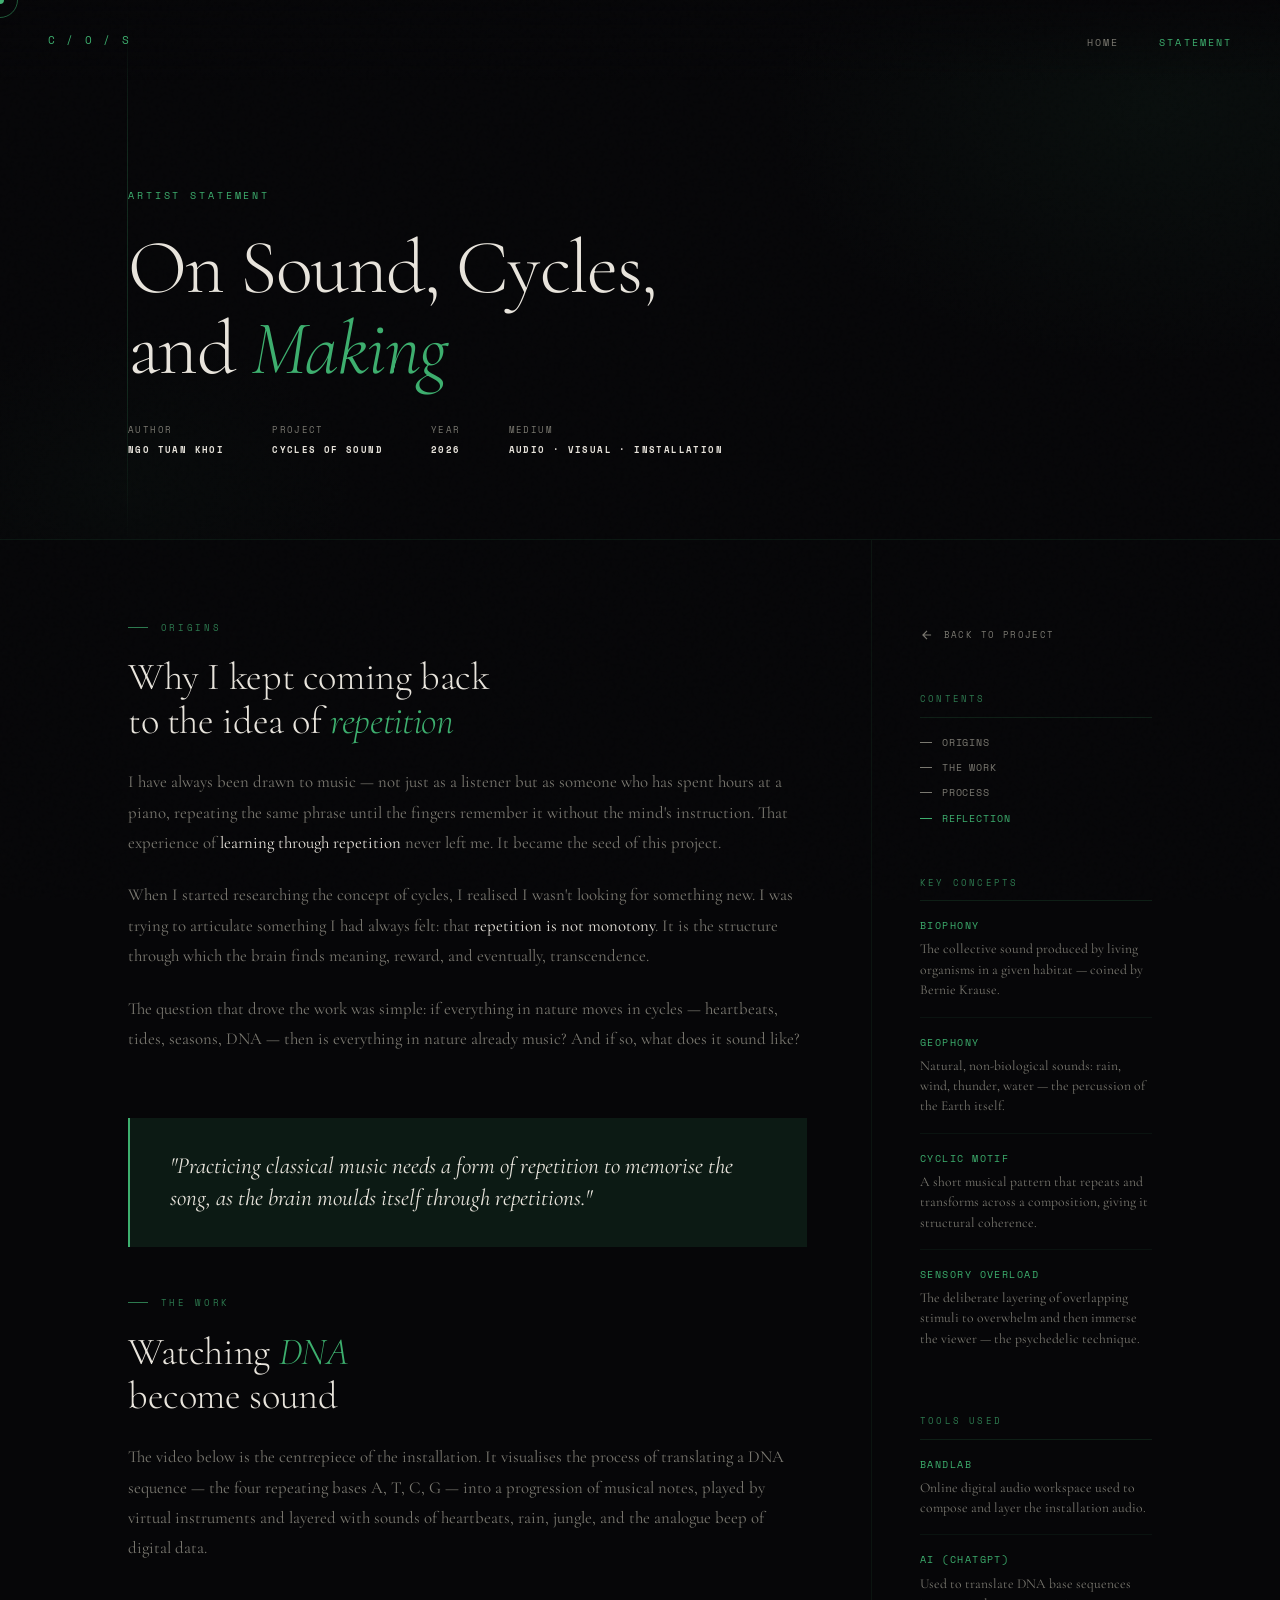
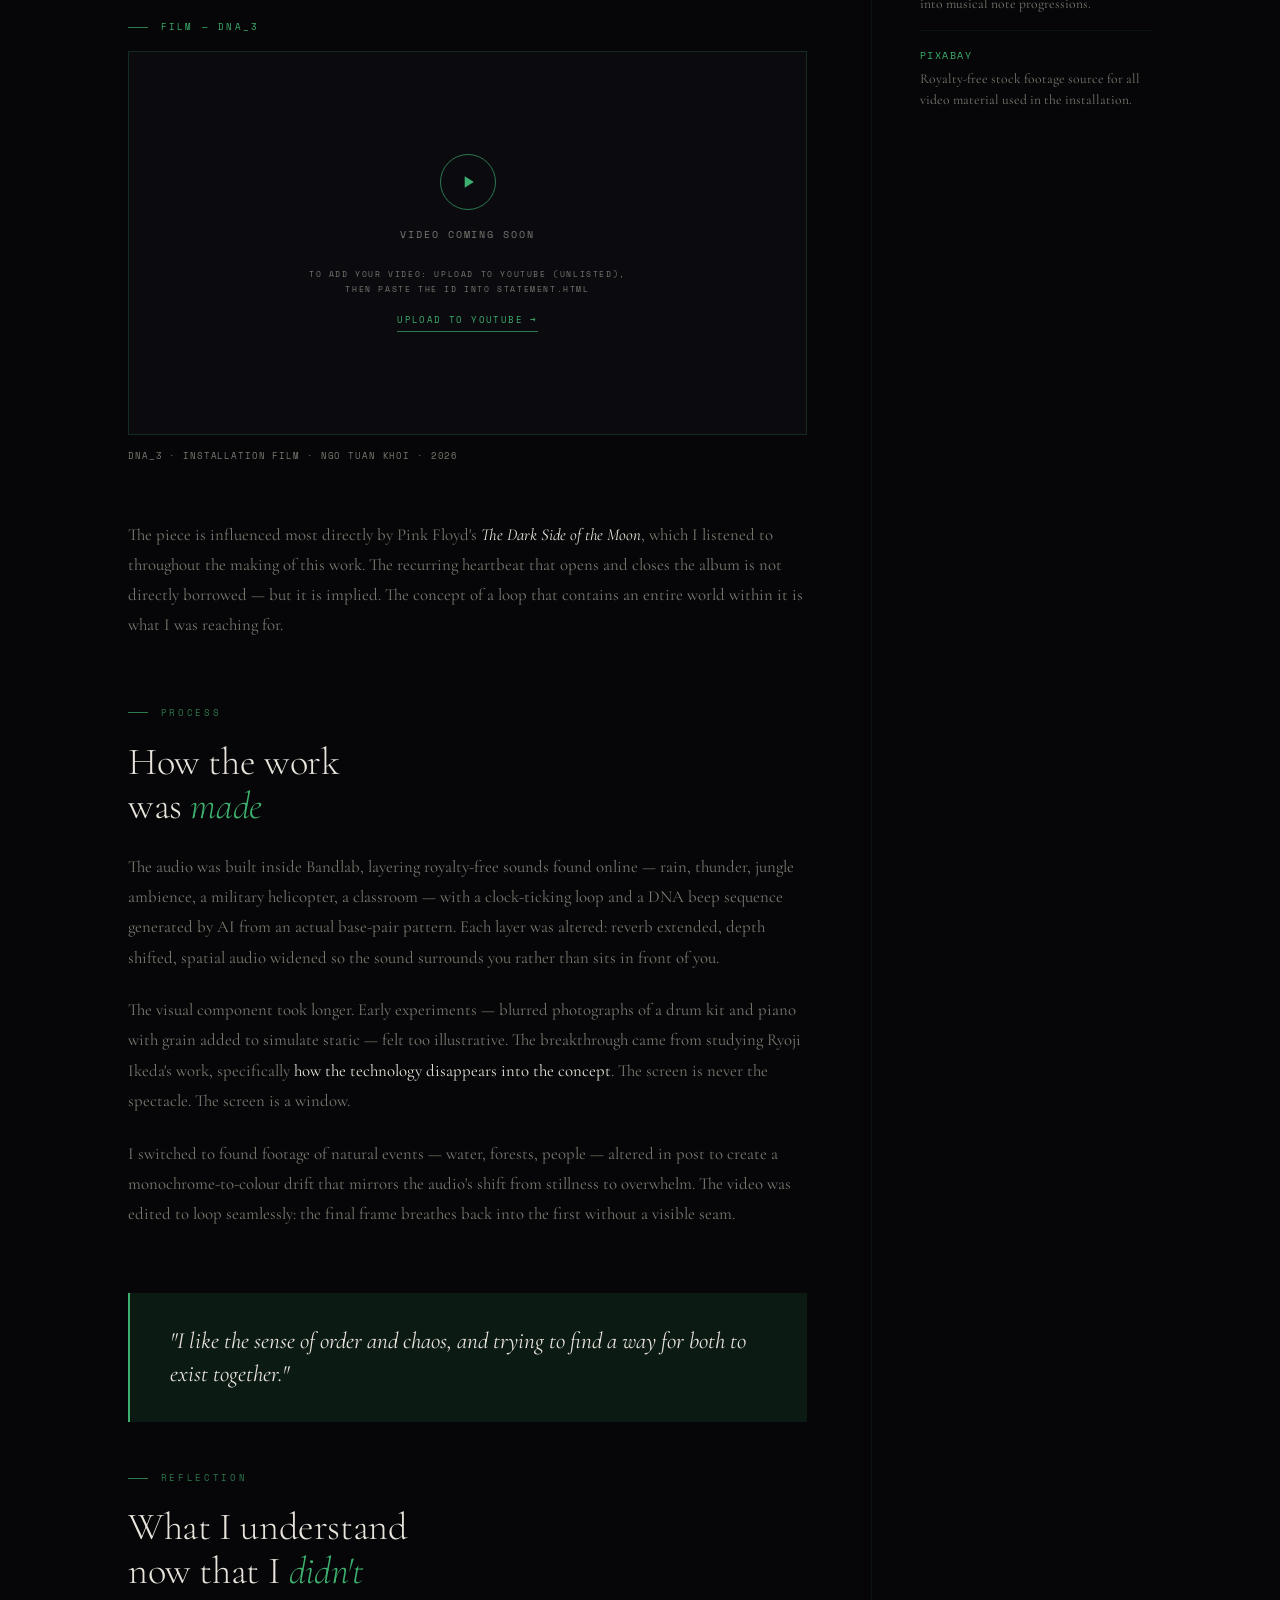
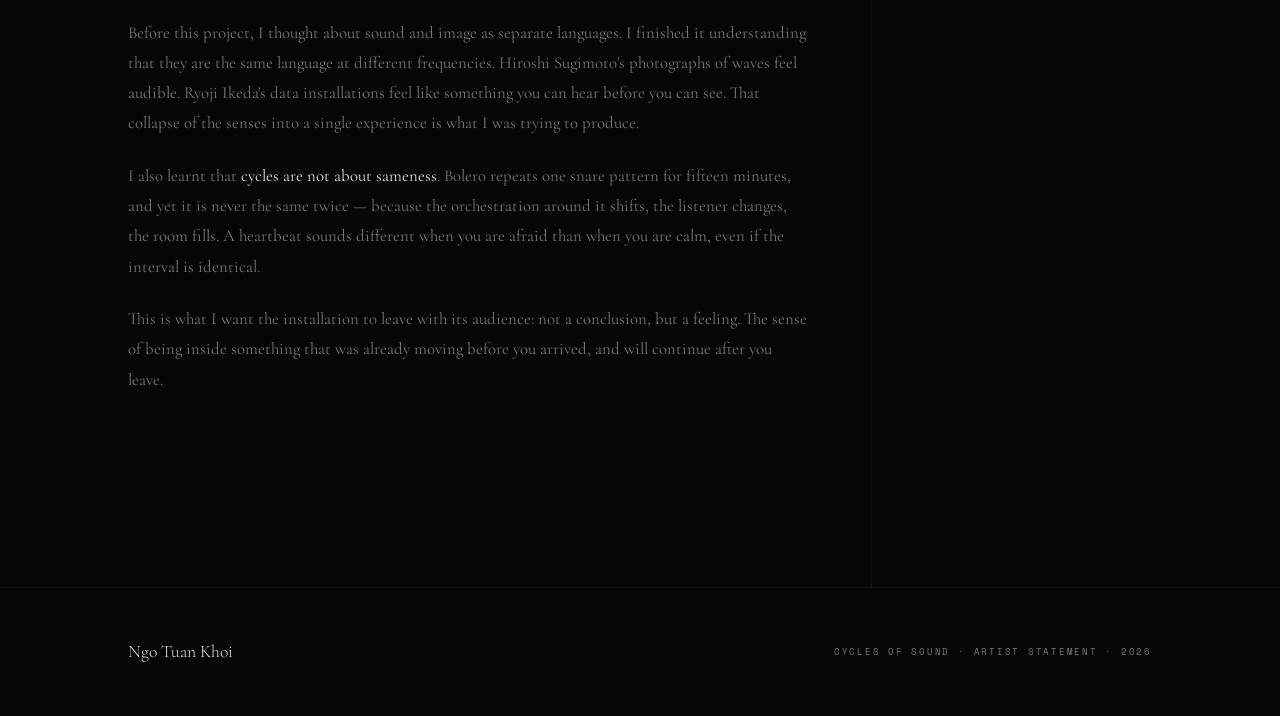
==== statement.html @ c770deed "Create statement.html" ====
<!DOCTYPE html>
<html lang="en">
<head>
  <meta charset="UTF-8" />
  <meta name="viewport" content="width=device-width, initial-scale=1.0"/>
  <title>Artist Statement — Cycles of Sound</title>
  <link rel="preconnect" href="https://fonts.googleapis.com">
  <link href="https://fonts.googleapis.com/css2?family=Cormorant+Garamond:ital,wght@0,300;0,400;0,600;1,300;1,400&family=Space+Mono:wght@400;700&display=swap" rel="stylesheet">
  <style>
    *, *::before, *::after { box-sizing: border-box; margin: 0; padding: 0; }

    :root {
      --black:       #060608;
      --deep:        #0a0a0f;
      --green:       #2d7a4f;
      --green-bright:#3daf6e;
      --green-glow:  rgba(61,175,110,0.12);
      --white:       #e8e4dc;
      --muted:       #7a7870;
      --mono:        'Space Mono', monospace;
      --serif:       'Cormorant Garamond', serif;
    }

    html { scroll-behavior: smooth; }

    body {
      background: var(--black);
      color: var(--white);
      font-family: var(--serif);
      font-size: 18px;
      line-height: 1.8;
      overflow-x: hidden;
      cursor: none;
    }

    /* Noise */
    body::before {
      content: '';
      position: fixed; inset: 0;
      background-image: url("data:image/svg+xml,%3Csvg viewBox='0 0 256 256' xmlns='http://www.w3.org/2000/svg'%3E%3Cfilter id='noise'%3E%3CfeTurbulence type='fractalNoise' baseFrequency='0.9' numOctaves='4' stitchTiles='stitch'/%3E%3C/filter%3E%3Crect width='100%25' height='100%25' filter='url(%23noise)' opacity='0.04'/%3E%3C/svg%3E");
      pointer-events: none; z-index: 1000; opacity: 0.4;
    }

    /* Cursor */
    .cursor      { position:fixed; width:8px; height:8px; background:var(--green-bright); border-radius:50%; pointer-events:none; z-index:9999; transform:translate(-50%,-50%); mix-blend-mode:screen; }
    .cursor-ring { position:fixed; width:36px; height:36px; border:1px solid rgba(61,175,110,0.5); border-radius:50%; pointer-events:none; z-index:9998; transform:translate(-50%,-50%); transition:all 0.12s ease; }

    /* ── NAV ── */
    nav {
      position: fixed; top:0; left:0; right:0; z-index:500;
      display: flex; align-items:center; justify-content:space-between;
      padding: 1.5rem 3rem;
      background: linear-gradient(to bottom, rgba(6,6,8,0.97) 0%, transparent 100%);
    }
    .nav-logo { font-family:var(--mono); font-size:0.7rem; letter-spacing:0.2em; color:var(--green-bright); text-transform:uppercase; text-decoration:none; }
    .nav-links { display:flex; gap:2.5rem; list-style:none; }
    .nav-links a { font-family:var(--mono); font-size:0.65rem; letter-spacing:0.2em; color:var(--muted); text-decoration:none; text-transform:uppercase; transition:color 0.3s; }
    .nav-links a:hover, .nav-links a.active { color:var(--green-bright); }

    /* ── HEADER ── */
    header {
      min-height: 60vh;
      display: flex;
      flex-direction: column;
      justify-content: flex-end;
      padding: 8rem 10vw 5rem;
      position: relative;
      overflow: hidden;
      border-bottom: 1px solid rgba(61,175,110,0.1);
    }
    .header-bg {
      position: absolute; inset: 0;
      background:
        radial-gradient(ellipse 50% 80% at 90% 20%, rgba(45,122,79,0.07) 0%, transparent 60%),
        radial-gradient(ellipse 30% 50% at 10% 90%, rgba(45,122,79,0.04) 0%, transparent 60%);
    }

    /* vertical rule */
    .header-rule {
      position: absolute;
      left: calc(10vw - 1px);
      top: 0; bottom: 0;
      width: 1px;
      background: linear-gradient(to bottom, transparent, var(--green) 30%, var(--green) 70%, transparent);
      opacity: 0.3;
    }

    .header-eyebrow {
      font-family: var(--mono);
      font-size: 0.6rem;
      letter-spacing: 0.3em;
      color: var(--green-bright);
      text-transform: uppercase;
      margin-bottom: 1.5rem;
      animation: fadeUp 0.8s ease both;
    }
    h1.page-title {
      font-family: var(--serif);
      font-weight: 300;
      font-size: clamp(2.8rem, 6vw, 6rem);
      line-height: 1.05;
      letter-spacing: -0.02em;
      margin-bottom: 2rem;
      animation: fadeUp 0.8s 0.1s ease both;
    }
    h1.page-title em { font-style:italic; color:var(--green-bright); }

    .header-meta {
      display: flex;
      gap: 3rem;
      flex-wrap: wrap;
      animation: fadeUp 0.8s 0.2s ease both;
    }
    .meta-item { font-family:var(--mono); font-size:0.58rem; letter-spacing:0.15em; text-transform:uppercase; }
    .meta-item span { display:block; color:var(--muted); margin-bottom:0.25rem; }
    .meta-item strong { color:var(--white); }

    /* ── LAYOUT ── */
    .page-body {
      display: grid;
      grid-template-columns: 1fr 280px;
      gap: 0;
      max-width: 1300px;
      margin: 0 auto;
      padding: 0 10vw;
      align-items: start;
    }

    /* ── ARTICLE ── */
    article {
      padding: 5rem 4rem 8rem 0;
      border-right: 1px solid rgba(61,175,110,0.08);
    }

    /* Section divider */
    .article-section {
      margin-bottom: 4rem;
    }
    .article-section-label {
      font-family: var(--mono);
      font-size: 0.55rem;
      letter-spacing: 0.3em;
      color: var(--green);
      text-transform: uppercase;
      margin-bottom: 1.2rem;
      display: flex;
      align-items: center;
      gap: 0.8rem;
    }
    .article-section-label::before {
      content: '';
      width: 20px; height: 1px;
      background: var(--green);
    }

    h2.article-h2 {
      font-family: var(--serif);
      font-weight: 300;
      font-size: clamp(1.8rem, 3vw, 2.6rem);
      line-height: 1.15;
      margin-bottom: 1.5rem;
      letter-spacing: -0.01em;
    }
    h2.article-h2 em { font-style:italic; color:var(--green-bright); }

    .article-body p {
      color: var(--muted);
      margin-bottom: 1.4rem;
      font-size: 1.05rem;
    }
    .article-body p strong { color:var(--white); font-weight:400; }
    .article-body p em { font-style:italic; color:var(--white); }

    /* Pull quote */
    .pull-quote {
      margin: 3rem 0;
      padding: 2rem 2.5rem;
      border-left: 2px solid var(--green-bright);
      background: var(--green-glow);
    }
    .pull-quote p {
      font-size: 1.45rem !important;
      font-style: italic;
      color: var(--white) !important;
      line-height: 1.4;
      margin: 0 !important;
    }

    /* ── VIDEO EMBED ── */
    .video-section {
      margin: 3.5rem 0;
    }
    .video-label {
      font-family: var(--mono);
      font-size: 0.55rem;
      letter-spacing: 0.25em;
      text-transform: uppercase;
      color: var(--green-bright);
      margin-bottom: 1rem;
      display: flex;
      align-items: center;
      gap: 0.8rem;
    }
    .video-label::before { content:''; width:20px; height:1px; background:var(--green); }

    .video-wrapper {
      position: relative;
      padding-bottom: 56.25%; /* 16:9 */
      height: 0;
      overflow: hidden;
      background: var(--deep);
      border: 1px solid rgba(61,175,110,0.2);
    }
    .video-wrapper iframe {
      position: absolute;
      top: 0; left: 0;
      width: 100%; height: 100%;
      border: 0;
    }

    /* Placeholder shown when no ID is set */
    .video-placeholder {
      position: absolute;
      inset: 0;
      display: flex;
      flex-direction: column;
      align-items: center;
      justify-content: center;
      gap: 1rem;
      background: var(--deep);
    }
    .video-placeholder .ph-icon {
      width: 56px; height: 56px;
      border: 1px solid var(--green);
      border-radius: 50%;
      display: flex; align-items:center; justify-content:center;
    }
    .video-placeholder .ph-icon svg { width:20px; fill:var(--green-bright); }
    .video-placeholder p {
      font-family: var(--mono);
      font-size: 0.6rem;
      letter-spacing: 0.2em;
      text-transform: uppercase;
      color: var(--muted);
      text-align: center;
      margin: 0;
    }
    .video-placeholder a {
      font-family: var(--mono);
      font-size: 0.58rem;
      letter-spacing: 0.15em;
      color: var(--green-bright);
      text-transform: uppercase;
      text-decoration: none;
      border-bottom: 1px solid var(--green);
      padding-bottom: 2px;
    }

    .video-caption {
      margin-top: 0.8rem;
      font-family: var(--mono);
      font-size: 0.55rem;
      letter-spacing: 0.1em;
      color: var(--muted);
      text-transform: uppercase;
    }

    /* ── SIDEBAR ── */
    aside {
      padding: 5rem 0 5rem 3rem;
      position: sticky;
      top: 5rem;
    }

    .aside-block {
      margin-bottom: 3rem;
    }
    .aside-label {
      font-family: var(--mono);
      font-size: 0.55rem;
      letter-spacing: 0.25em;
      text-transform: uppercase;
      color: var(--green);
      margin-bottom: 1rem;
      padding-bottom: 0.6rem;
      border-bottom: 1px solid rgba(61,175,110,0.15);
    }

    /* Table of contents */
    .toc { list-style: none; }
    .toc li { margin-bottom: 0.5rem; }
    .toc a {
      font-family: var(--mono);
      font-size: 0.6rem;
      letter-spacing: 0.1em;
      color: var(--muted);
      text-decoration: none;
      text-transform: uppercase;
      transition: color 0.2s;
      display: flex;
      align-items: center;
      gap: 0.6rem;
    }
    .toc a::before {
      content: '';
      width: 12px; height: 1px;
      background: currentColor;
      flex-shrink: 0;
      transition: width 0.2s;
    }
    .toc a:hover, .toc a.active { color: var(--green-bright); }
    .toc a:hover::before { width: 20px; }

    /* Key terms */
    .key-terms { list-style: none; }
    .key-terms li {
      margin-bottom: 1rem;
      padding-bottom: 1rem;
      border-bottom: 1px solid rgba(61,175,110,0.08);
    }
    .key-terms li:last-child { border-bottom: none; }
    .key-term-word {
      font-family: var(--mono);
      font-size: 0.6rem;
      letter-spacing: 0.15em;
      color: var(--green-bright);
      text-transform: uppercase;
      display: block;
      margin-bottom: 0.3rem;
    }
    .key-terms li p {
      font-size: 0.85rem;
      color: var(--muted);
      line-height: 1.5;
      margin: 0;
    }

    /* Back link */
    .back-link {
      display: inline-flex;
      align-items: center;
      gap: 0.6rem;
      font-family: var(--mono);
      font-size: 0.58rem;
      letter-spacing: 0.15em;
      text-transform: uppercase;
      color: var(--muted);
      text-decoration: none;
      transition: color 0.2s;
      margin-bottom: 3rem;
    }
    .back-link:hover { color: var(--green-bright); }
    .back-link svg { width:14px; transition:transform 0.2s; }
    .back-link:hover svg { transform:translateX(-3px); }

    /* ── FOOTER ── */
    footer {
      padding: 3rem 10vw;
      border-top: 1px solid rgba(61,175,110,0.1);
      display: flex;
      align-items: center;
      justify-content: space-between;
    }
    .footer-name { font-family:var(--serif); font-size:1.1rem; font-weight:300; }
    .footer-meta { font-family:var(--mono); font-size:0.55rem; letter-spacing:0.2em; color:var(--muted); text-transform:uppercase; text-align:right; }

    /* ── ANIMATIONS ── */
    @keyframes fadeUp {
      from { opacity:0; transform:translateY(20px); }
      to   { opacity:1; transform:translateY(0); }
    }
    .reveal { opacity:0; transform:translateY(24px); transition:opacity 0.7s ease, transform 0.7s ease; }
    .reveal.visible { opacity:1; transform:translateY(0); }

    /* ── RESPONSIVE ── */
    @media (max-width: 960px) {
      .page-body { grid-template-columns: 1fr; padding: 0 6vw; }
      article { padding: 4rem 0 5rem; border-right: none; border-bottom: 1px solid rgba(61,175,110,0.08); }
      aside { position: static; padding: 3rem 0; }
      nav { padding: 1.2rem 1.5rem; }
      .nav-links { gap: 1.2rem; }
      footer { flex-direction:column; gap:1rem; text-align:center; }
      .footer-meta { text-align:center; }
    }
  </style>
</head>
<body>

  <div class="cursor" id="cursor"></div>
  <div class="cursor-ring" id="cursorRing"></div>

  <!-- ── NAV ── -->
  <nav>
    <a class="nav-logo" href="index.html">C / O / S</a>
    <ul class="nav-links">
      <li><a href="index.html">Home</a></li>
      <li><a href="statement.html" class="active">Statement</a></li>
    </ul>
  </nav>

  <!-- ── HEADER ── -->
  <header>
    <div class="header-bg"></div>
    <div class="header-rule"></div>
    <div class="header-eyebrow">Artist Statement</div>
    <h1 class="page-title">On Sound, Cycles,<br>and <em>Making</em></h1>
    <div class="header-meta">
      <div class="meta-item"><span>Author</span><strong>Ngo Tuan Khoi</strong></div>
      <div class="meta-item"><span>Project</span><strong>Cycles of Sound</strong></div>
      <div class="meta-item"><span>Year</span><strong>2026</strong></div>
      <div class="meta-item"><span>Medium</span><strong>Audio · Visual · Installation</strong></div>
    </div>
  </header>

  <!-- ── BODY ── -->
  <div class="page-body">

    <!-- ── ARTICLE ── -->
    <article>

      <!-- SECTION 1 -->
      <div class="article-section reveal" id="s-origins">
        <div class="article-section-label">Origins</div>
        <h2 class="article-h2">Why I kept coming back<br>to the idea of <em>repetition</em></h2>
        <div class="article-body">
          <p>I have always been drawn to music — not just as a listener but as someone who has spent hours at a piano, repeating the same phrase until the fingers remember it without the mind's instruction. That experience of <strong>learning through repetition</strong> never left me. It became the seed of this project.</p>
          <p>When I started researching the concept of cycles, I realised I wasn't looking for something new. I was trying to articulate something I had always felt: that <strong>repetition is not monotony</strong>. It is the structure through which the brain finds meaning, reward, and eventually, transcendence.</p>
          <p>The question that drove the work was simple: if everything in nature moves in cycles — heartbeats, tides, seasons, DNA — then is everything in nature already music? And if so, what does it sound like?</p>
        </div>
      </div>

      <!-- PULL QUOTE -->
      <div class="pull-quote reveal">
        <p>"Practicing classical music needs a form of repetition to memorise the song, as the brain moulds itself through repetitions."</p>
      </div>

      <!-- SECTION 2: VIDEO -->
      <div class="article-section reveal" id="s-film">
        <div class="article-section-label">The Work</div>
        <h2 class="article-h2">Watching <em>DNA</em><br>become sound</h2>
        <div class="article-body">
          <p>The video below is the centrepiece of the installation. It visualises the process of translating a DNA sequence — the four repeating bases A, T, C, G — into a progression of musical notes, played by virtual instruments and layered with sounds of heartbeats, rain, jungle, and the analogue beep of digital data.</p>
        </div>

        <!-- ─── VIDEO EMBED ───────────────────────────────────────────────────
             HOW TO UPDATE:
             1. Upload your video to YouTube (set to Unlisted)
             2. Copy the video ID from the URL — e.g. youtube.com/watch?v=XXXXXXXXXXX
             3. Replace YOUR_YOUTUBE_ID_HERE below with that ID
             4. Save and re-upload this file to GitHub
        ──────────────────────────────────────────────────────────────────── -->
        <div class="video-section">
          <div class="video-label">Film — Dna_3</div>
          <div class="video-wrapper" id="videoWrap">

            <!-- PLACEHOLDER — remove this entire block once you add your YouTube ID -->
            <div class="video-placeholder" id="videoPlaceholder">
              <div class="ph-icon">
                <svg viewBox="0 0 24 24" xmlns="http://www.w3.org/2000/svg"><path d="M8 5v14l11-7z"/></svg>
              </div>
              <p>Video coming soon</p>
              <p style="color:var(--muted);font-size:0.5rem;margin-top:0.5rem;">To add your video: upload to YouTube (unlisted),<br>then paste the ID into statement.html</p>
              <a href="https://youtube.com" target="_blank" rel="noopener">Upload to YouTube →</a>
            </div>

            <!-- UNCOMMENT THIS and replace YOUR_YOUTUBE_ID_HERE once you have the ID:
            <iframe
              src="https://www.youtube.com/embed/YOUR_YOUTUBE_ID_HERE?rel=0&modestbranding=1&color=white"
              title="Cycles of Sound — DNA Film"
              allow="accelerometer; autoplay; clipboard-write; encrypted-media; gyroscope; picture-in-picture"
              allowfullscreen>
            </iframe>
            -->

          </div>
          <div class="video-caption">Dna_3 · Installation film · Ngo Tuan Khoi · 2026</div>
        </div>

        <div class="article-body">
          <p>The piece is influenced most directly by Pink Floyd's <em>The Dark Side of the Moon</em>, which I listened to throughout the making of this work. The recurring heartbeat that opens and closes the album is not directly borrowed — but it is implied. The concept of a loop that contains an entire world within it is what I was reaching for.</p>
        </div>
      </div>

      <!-- SECTION 3 -->
      <div class="article-section reveal" id="s-process">
        <div class="article-section-label">Process</div>
        <h2 class="article-h2">How the work<br>was <em>made</em></h2>
        <div class="article-body">
          <p>The audio was built inside Bandlab, layering royalty-free sounds found online — rain, thunder, jungle ambience, a military helicopter, a classroom — with a clock-ticking loop and a DNA beep sequence generated by AI from an actual base-pair pattern. Each layer was altered: reverb extended, depth shifted, spatial audio widened so the sound surrounds you rather than sits in front of you.</p>
          <p>The visual component took longer. Early experiments — blurred photographs of a drum kit and piano with grain added to simulate static — felt too illustrative. The breakthrough came from studying Ryoji Ikeda's work, specifically <strong>how the technology disappears into the concept</strong>. The screen is never the spectacle. The screen is a window.</p>
          <p>I switched to found footage of natural events — water, forests, people — altered in post to create a monochrome-to-colour drift that mirrors the audio's shift from stillness to overwhelm. The video was edited to loop seamlessly: the final frame breathes back into the first without a visible seam.</p>
        </div>
      </div>

      <!-- PULL QUOTE 2 -->
      <div class="pull-quote reveal">
        <p>"I like the sense of order and chaos, and trying to find a way for both to exist together."</p>
      </div>

      <!-- SECTION 4 -->
      <div class="article-section reveal" id="s-reflection">
        <div class="article-section-label">Reflection</div>
        <h2 class="article-h2">What I understand<br>now that I <em>didn't</em></h2>
        <div class="article-body">
          <p>Before this project, I thought about sound and image as separate languages. I finished it understanding that they are the same language at different frequencies. Hiroshi Sugimoto's photographs of waves feel audible. Ryoji Ikeda's data installations feel like something you can hear before you can see. That collapse of the senses into a single experience is what I was trying to produce.</p>
          <p>I also learnt that <strong>cycles are not about sameness</strong>. Bolero repeats one snare pattern for fifteen minutes, and yet it is never the same twice — because the orchestration around it shifts, the listener changes, the room fills. A heartbeat sounds different when you are afraid than when you are calm, even if the interval is identical.</p>
          <p>This is what I want the installation to leave with its audience: not a conclusion, but a feeling. The sense of being inside something that was already moving before you arrived, and will continue after you leave.</p>
        </div>
      </div>

    </article>

    <!-- ── SIDEBAR ── -->
    <aside>

      <a class="back-link" href="index.html">
        <svg viewBox="0 0 24 24" fill="none" stroke="currentColor" stroke-width="2"><path d="M19 12H5M12 5l-7 7 7 7"/></svg>
        Back to project
      </a>

      <div class="aside-block">
        <div class="aside-label">Contents</div>
        <ul class="toc" id="toc">
          <li><a href="#s-origins">Origins</a></li>
          <li><a href="#s-film">The Work</a></li>
          <li><a href="#s-process">Process</a></li>
          <li><a href="#s-reflection">Reflection</a></li>
        </ul>
      </div>

      <div class="aside-block">
        <div class="aside-label">Key Concepts</div>
        <ul class="key-terms">
          <li>
            <span class="key-term-word">Biophony</span>
            <p>The collective sound produced by living organisms in a given habitat — coined by Bernie Krause.</p>
          </li>
          <li>
            <span class="key-term-word">Geophony</span>
            <p>Natural, non-biological sounds: rain, wind, thunder, water — the percussion of the Earth itself.</p>
          </li>
          <li>
            <span class="key-term-word">Cyclic Motif</span>
            <p>A short musical pattern that repeats and transforms across a composition, giving it structural coherence.</p>
          </li>
          <li>
            <span class="key-term-word">Sensory Overload</span>
            <p>The deliberate layering of overlapping stimuli to overwhelm and then immerse the viewer — the psychedelic technique.</p>
          </li>
        </ul>
      </div>

      <div class="aside-block">
        <div class="aside-label">Tools Used</div>
        <ul class="key-terms">
          <li><span class="key-term-word">Bandlab</span><p>Online digital audio workspace used to compose and layer the installation audio.</p></li>
          <li><span class="key-term-word">AI (ChatGPT)</span><p>Used to translate DNA base sequences into musical note progressions.</p></li>
          <li><span class="key-term-word">Pixabay</span><p>Royalty-free stock footage source for all video material used in the installation.</p></li>
        </ul>
      </div>

    </aside>
  </div>

  <!-- ── FOOTER ── -->
  <footer>
    <div class="footer-name">Ngo Tuan Khoi</div>
    <div class="footer-meta">Cycles of Sound · Artist Statement · 2026</div>
  </footer>

  <script>
    // Cursor
    const cursor = document.getElementById('cursor');
    const ring   = document.getElementById('cursorRing');
    let mx=0, my=0, rx=0, ry=0;
    document.addEventListener('mousemove', e => { mx=e.clientX; my=e.clientY; cursor.style.left=mx+'px'; cursor.style.top=my+'px'; });
    (function loop(){ rx+=(mx-rx)*0.12; ry+=(my-ry)*0.12; ring.style.left=rx+'px'; ring.style.top=ry+'px'; requestAnimationFrame(loop); })();

    // Scroll reveal
    const obs = new IntersectionObserver(entries => {
      entries.forEach(e => { if(e.isIntersecting){ e.target.classList.add('visible'); obs.unobserve(e.target); } });
    }, { threshold: 0.1 });
    document.querySelectorAll('.reveal').forEach(el => obs.observe(el));

    // Active TOC link on scroll
    const sections = document.querySelectorAll('.article-section[id]');
    const tocLinks = document.querySelectorAll('.toc a');
    const tocObs = new IntersectionObserver(entries => {
      entries.forEach(e => {
        if(e.isIntersecting){
          tocLinks.forEach(a => a.classList.remove('active'));
          const link = document.querySelector(`.toc a[href="#${e.target.id}"]`);
          if(link) link.classList.add('active');
        }
      });
    }, { rootMargin: '-30% 0px -60% 0px' });
    sections.forEach(s => tocObs.observe(s));
  </script>
</body>
</html>
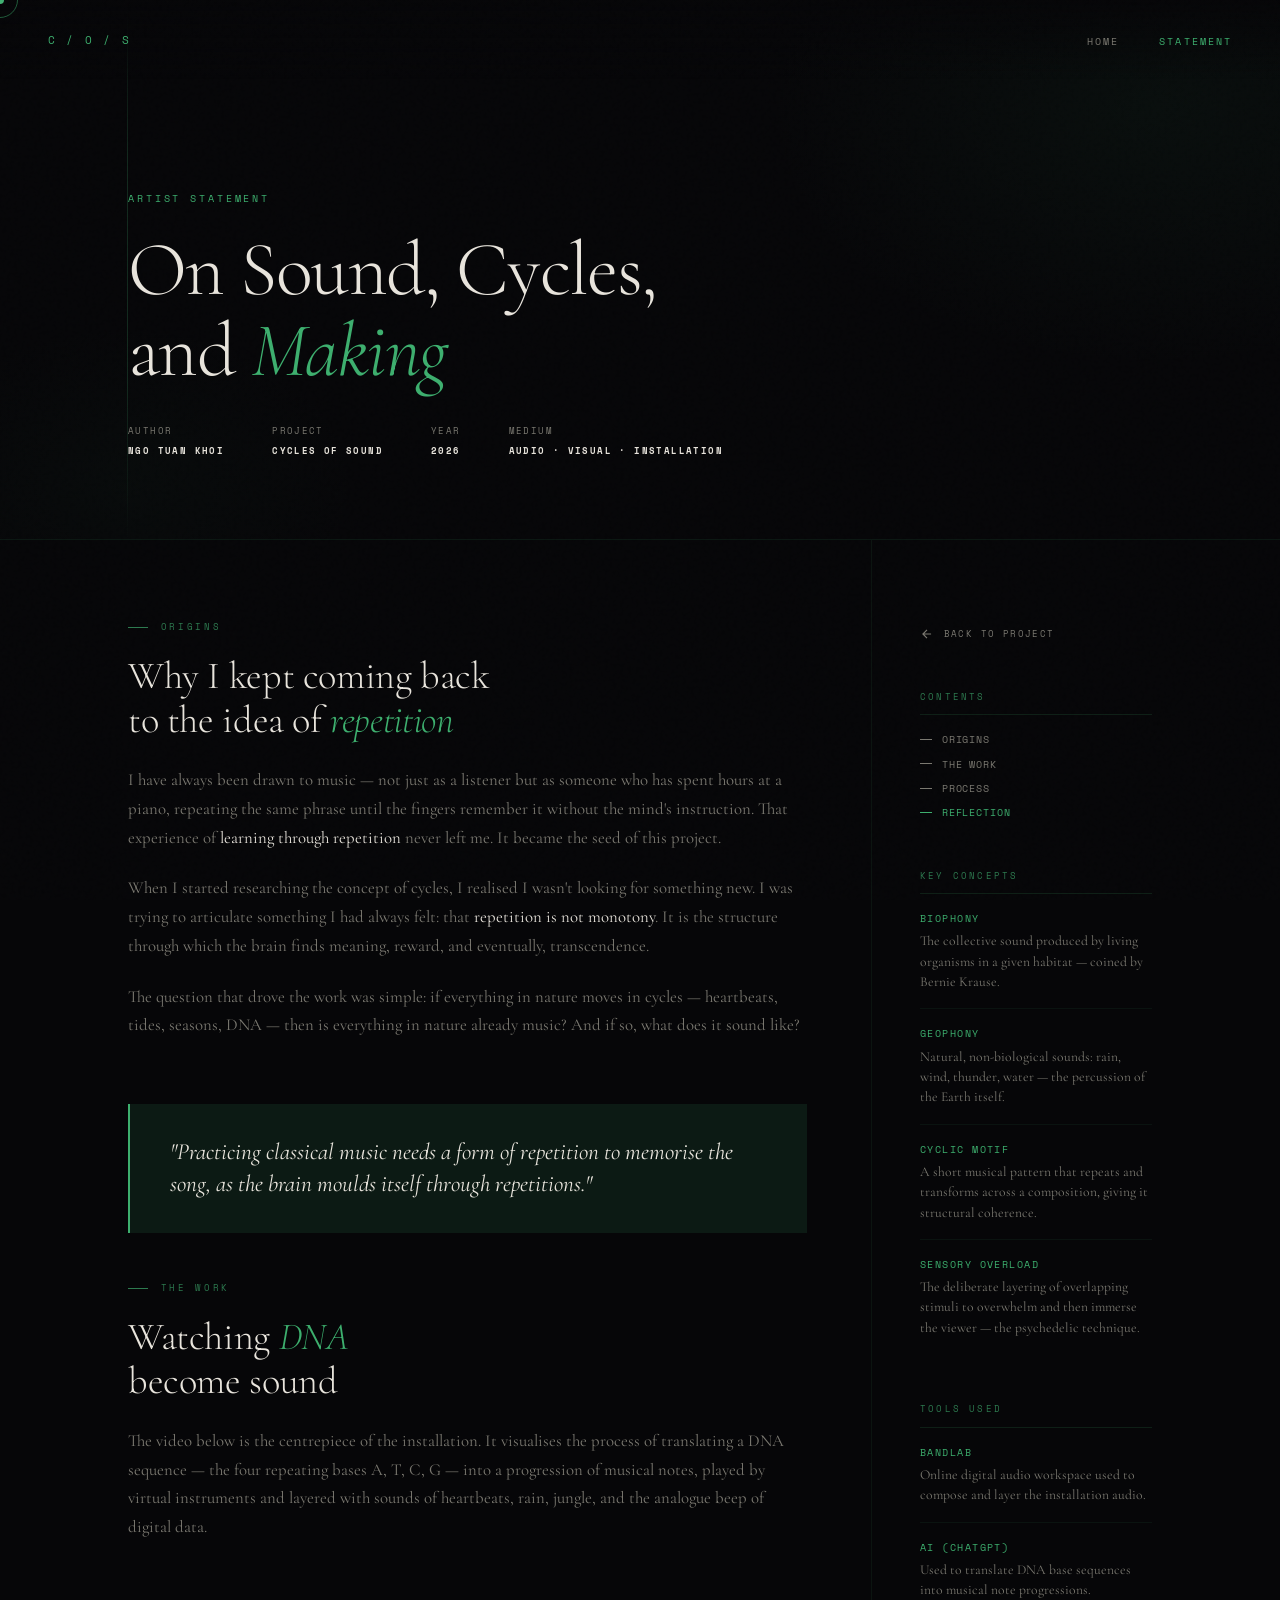
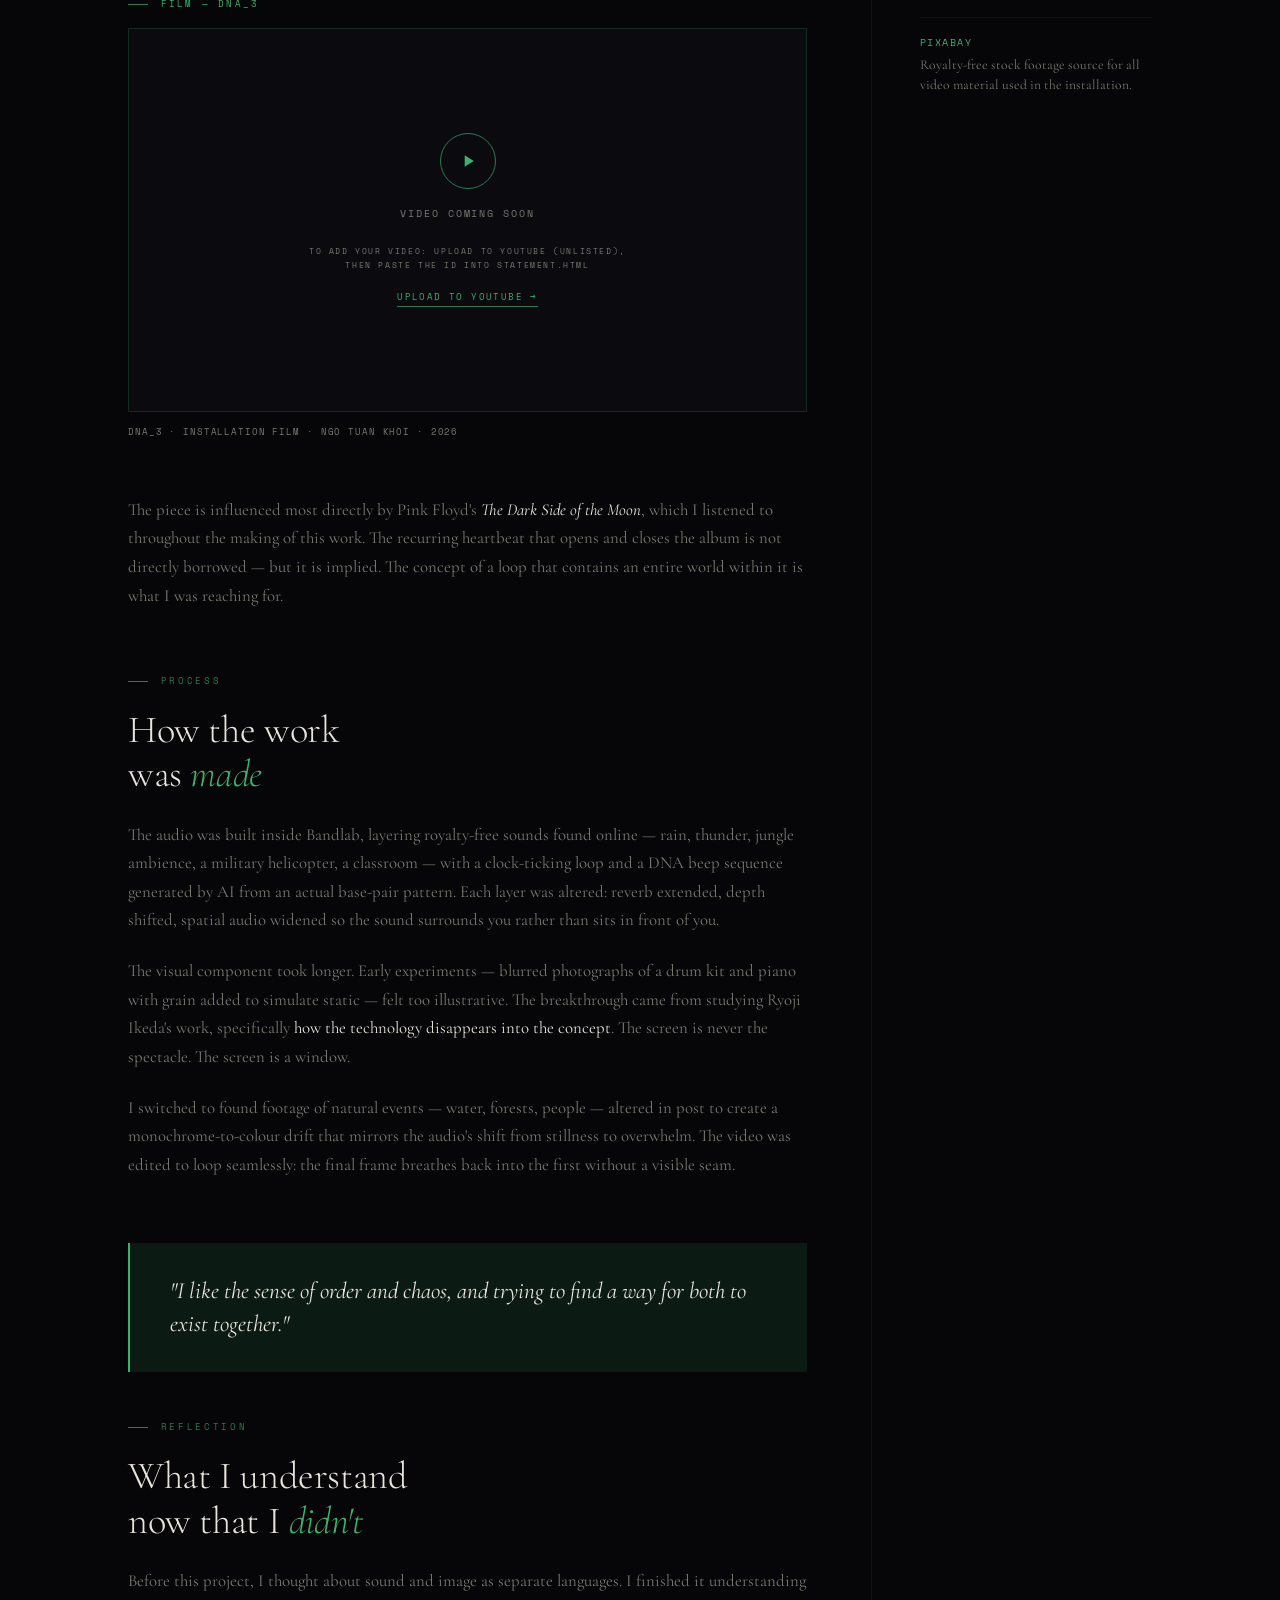
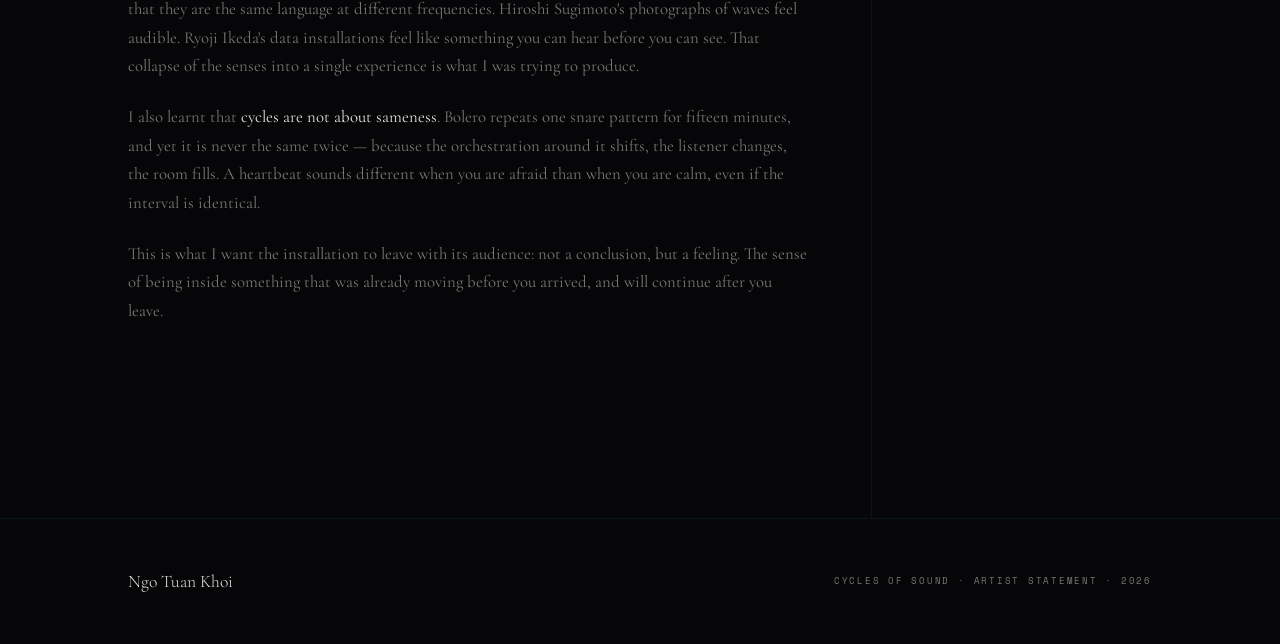
==== commit 69c8b9df: "Update statement.html" ====
--- a/statement.html
+++ b/statement.html
@@ -6,383 +6,7 @@
   <title>Artist Statement — Cycles of Sound</title>
   <link rel="preconnect" href="https://fonts.googleapis.com">
   <link href="https://fonts.googleapis.com/css2?family=Cormorant+Garamond:ital,wght@0,300;0,400;0,600;1,300;1,400&family=Space+Mono:wght@400;700&display=swap" rel="stylesheet">
-  <style>
-    *, *::before, *::after { box-sizing: border-box; margin: 0; padding: 0; }
-
-    :root {
-      --black:       #060608;
-      --deep:        #0a0a0f;
-      --green:       #2d7a4f;
-      --green-bright:#3daf6e;
-      --green-glow:  rgba(61,175,110,0.12);
-      --white:       #e8e4dc;
-      --muted:       #7a7870;
-      --mono:        'Space Mono', monospace;
-      --serif:       'Cormorant Garamond', serif;
-    }
-
-    html { scroll-behavior: smooth; }
-
-    body {
-      background: var(--black);
-      color: var(--white);
-      font-family: var(--serif);
-      font-size: 18px;
-      line-height: 1.8;
-      overflow-x: hidden;
-      cursor: none;
-    }
-
-    /* Noise */
-    body::before {
-      content: '';
-      position: fixed; inset: 0;
-      background-image: url("data:image/svg+xml,%3Csvg viewBox='0 0 256 256' xmlns='http://www.w3.org/2000/svg'%3E%3Cfilter id='noise'%3E%3CfeTurbulence type='fractalNoise' baseFrequency='0.9' numOctaves='4' stitchTiles='stitch'/%3E%3C/filter%3E%3Crect width='100%25' height='100%25' filter='url(%23noise)' opacity='0.04'/%3E%3C/svg%3E");
-      pointer-events: none; z-index: 1000; opacity: 0.4;
-    }
-
-    /* Cursor */
-    .cursor      { position:fixed; width:8px; height:8px; background:var(--green-bright); border-radius:50%; pointer-events:none; z-index:9999; transform:translate(-50%,-50%); mix-blend-mode:screen; }
-    .cursor-ring { position:fixed; width:36px; height:36px; border:1px solid rgba(61,175,110,0.5); border-radius:50%; pointer-events:none; z-index:9998; transform:translate(-50%,-50%); transition:all 0.12s ease; }
-
-    /* ── NAV ── */
-    nav {
-      position: fixed; top:0; left:0; right:0; z-index:500;
-      display: flex; align-items:center; justify-content:space-between;
-      padding: 1.5rem 3rem;
-      background: linear-gradient(to bottom, rgba(6,6,8,0.97) 0%, transparent 100%);
-    }
-    .nav-logo { font-family:var(--mono); font-size:0.7rem; letter-spacing:0.2em; color:var(--green-bright); text-transform:uppercase; text-decoration:none; }
-    .nav-links { display:flex; gap:2.5rem; list-style:none; }
-    .nav-links a { font-family:var(--mono); font-size:0.65rem; letter-spacing:0.2em; color:var(--muted); text-decoration:none; text-transform:uppercase; transition:color 0.3s; }
-    .nav-links a:hover, .nav-links a.active { color:var(--green-bright); }
-
-    /* ── HEADER ── */
-    header {
-      min-height: 60vh;
-      display: flex;
-      flex-direction: column;
-      justify-content: flex-end;
-      padding: 8rem 10vw 5rem;
-      position: relative;
-      overflow: hidden;
-      border-bottom: 1px solid rgba(61,175,110,0.1);
-    }
-    .header-bg {
-      position: absolute; inset: 0;
-      background:
-        radial-gradient(ellipse 50% 80% at 90% 20%, rgba(45,122,79,0.07) 0%, transparent 60%),
-        radial-gradient(ellipse 30% 50% at 10% 90%, rgba(45,122,79,0.04) 0%, transparent 60%);
-    }
-
-    /* vertical rule */
-    .header-rule {
-      position: absolute;
-      left: calc(10vw - 1px);
-      top: 0; bottom: 0;
-      width: 1px;
-      background: linear-gradient(to bottom, transparent, var(--green) 30%, var(--green) 70%, transparent);
-      opacity: 0.3;
-    }
-
-    .header-eyebrow {
-      font-family: var(--mono);
-      font-size: 0.6rem;
-      letter-spacing: 0.3em;
-      color: var(--green-bright);
-      text-transform: uppercase;
-      margin-bottom: 1.5rem;
-      animation: fadeUp 0.8s ease both;
-    }
-    h1.page-title {
-      font-family: var(--serif);
-      font-weight: 300;
-      font-size: clamp(2.8rem, 6vw, 6rem);
-      line-height: 1.05;
-      letter-spacing: -0.02em;
-      margin-bottom: 2rem;
-      animation: fadeUp 0.8s 0.1s ease both;
-    }
-    h1.page-title em { font-style:italic; color:var(--green-bright); }
-
-    .header-meta {
-      display: flex;
-      gap: 3rem;
-      flex-wrap: wrap;
-      animation: fadeUp 0.8s 0.2s ease both;
-    }
-    .meta-item { font-family:var(--mono); font-size:0.58rem; letter-spacing:0.15em; text-transform:uppercase; }
-    .meta-item span { display:block; color:var(--muted); margin-bottom:0.25rem; }
-    .meta-item strong { color:var(--white); }
-
-    /* ── LAYOUT ── */
-    .page-body {
-      display: grid;
-      grid-template-columns: 1fr 280px;
-      gap: 0;
-      max-width: 1300px;
-      margin: 0 auto;
-      padding: 0 10vw;
-      align-items: start;
-    }
-
-    /* ── ARTICLE ── */
-    article {
-      padding: 5rem 4rem 8rem 0;
-      border-right: 1px solid rgba(61,175,110,0.08);
-    }
-
-    /* Section divider */
-    .article-section {
-      margin-bottom: 4rem;
-    }
-    .article-section-label {
-      font-family: var(--mono);
-      font-size: 0.55rem;
-      letter-spacing: 0.3em;
-      color: var(--green);
-      text-transform: uppercase;
-      margin-bottom: 1.2rem;
-      display: flex;
-      align-items: center;
-      gap: 0.8rem;
-    }
-    .article-section-label::before {
-      content: '';
-      width: 20px; height: 1px;
-      background: var(--green);
-    }
-
-    h2.article-h2 {
-      font-family: var(--serif);
-      font-weight: 300;
-      font-size: clamp(1.8rem, 3vw, 2.6rem);
-      line-height: 1.15;
-      margin-bottom: 1.5rem;
-      letter-spacing: -0.01em;
-    }
-    h2.article-h2 em { font-style:italic; color:var(--green-bright); }
-
-    .article-body p {
-      color: var(--muted);
-      margin-bottom: 1.4rem;
-      font-size: 1.05rem;
-    }
-    .article-body p strong { color:var(--white); font-weight:400; }
-    .article-body p em { font-style:italic; color:var(--white); }
-
-    /* Pull quote */
-    .pull-quote {
-      margin: 3rem 0;
-      padding: 2rem 2.5rem;
-      border-left: 2px solid var(--green-bright);
-      background: var(--green-glow);
-    }
-    .pull-quote p {
-      font-size: 1.45rem !important;
-      font-style: italic;
-      color: var(--white) !important;
-      line-height: 1.4;
-      margin: 0 !important;
-    }
-
-    /* ── VIDEO EMBED ── */
-    .video-section {
-      margin: 3.5rem 0;
-    }
-    .video-label {
-      font-family: var(--mono);
-      font-size: 0.55rem;
-      letter-spacing: 0.25em;
-      text-transform: uppercase;
-      color: var(--green-bright);
-      margin-bottom: 1rem;
-      display: flex;
-      align-items: center;
-      gap: 0.8rem;
-    }
-    .video-label::before { content:''; width:20px; height:1px; background:var(--green); }
-
-    .video-wrapper {
-      position: relative;
-      padding-bottom: 56.25%; /* 16:9 */
-      height: 0;
-      overflow: hidden;
-      background: var(--deep);
-      border: 1px solid rgba(61,175,110,0.2);
-    }
-    .video-wrapper iframe {
-      position: absolute;
-      top: 0; left: 0;
-      width: 100%; height: 100%;
-      border: 0;
-    }
-
-    /* Placeholder shown when no ID is set */
-    .video-placeholder {
-      position: absolute;
-      inset: 0;
-      display: flex;
-      flex-direction: column;
-      align-items: center;
-      justify-content: center;
-      gap: 1rem;
-      background: var(--deep);
-    }
-    .video-placeholder .ph-icon {
-      width: 56px; height: 56px;
-      border: 1px solid var(--green);
-      border-radius: 50%;
-      display: flex; align-items:center; justify-content:center;
-    }
-    .video-placeholder .ph-icon svg { width:20px; fill:var(--green-bright); }
-    .video-placeholder p {
-      font-family: var(--mono);
-      font-size: 0.6rem;
-      letter-spacing: 0.2em;
-      text-transform: uppercase;
-      color: var(--muted);
-      text-align: center;
-      margin: 0;
-    }
-    .video-placeholder a {
-      font-family: var(--mono);
-      font-size: 0.58rem;
-      letter-spacing: 0.15em;
-      color: var(--green-bright);
-      text-transform: uppercase;
-      text-decoration: none;
-      border-bottom: 1px solid var(--green);
-      padding-bottom: 2px;
-    }
-
-    .video-caption {
-      margin-top: 0.8rem;
-      font-family: var(--mono);
-      font-size: 0.55rem;
-      letter-spacing: 0.1em;
-      color: var(--muted);
-      text-transform: uppercase;
-    }
-
-    /* ── SIDEBAR ── */
-    aside {
-      padding: 5rem 0 5rem 3rem;
-      position: sticky;
-      top: 5rem;
-    }
-
-    .aside-block {
-      margin-bottom: 3rem;
-    }
-    .aside-label {
-      font-family: var(--mono);
-      font-size: 0.55rem;
-      letter-spacing: 0.25em;
-      text-transform: uppercase;
-      color: var(--green);
-      margin-bottom: 1rem;
-      padding-bottom: 0.6rem;
-      border-bottom: 1px solid rgba(61,175,110,0.15);
-    }
-
-    /* Table of contents */
-    .toc { list-style: none; }
-    .toc li { margin-bottom: 0.5rem; }
-    .toc a {
-      font-family: var(--mono);
-      font-size: 0.6rem;
-      letter-spacing: 0.1em;
-      color: var(--muted);
-      text-decoration: none;
-      text-transform: uppercase;
-      transition: color 0.2s;
-      display: flex;
-      align-items: center;
-      gap: 0.6rem;
-    }
-    .toc a::before {
-      content: '';
-      width: 12px; height: 1px;
-      background: currentColor;
-      flex-shrink: 0;
-      transition: width 0.2s;
-    }
-    .toc a:hover, .toc a.active { color: var(--green-bright); }
-    .toc a:hover::before { width: 20px; }
-
-    /* Key terms */
-    .key-terms { list-style: none; }
-    .key-terms li {
-      margin-bottom: 1rem;
-      padding-bottom: 1rem;
-      border-bottom: 1px solid rgba(61,175,110,0.08);
-    }
-    .key-terms li:last-child { border-bottom: none; }
-    .key-term-word {
-      font-family: var(--mono);
-      font-size: 0.6rem;
-      letter-spacing: 0.15em;
-      color: var(--green-bright);
-      text-transform: uppercase;
-      display: block;
-      margin-bottom: 0.3rem;
-    }
-    .key-terms li p {
-      font-size: 0.85rem;
-      color: var(--muted);
-      line-height: 1.5;
-      margin: 0;
-    }
-
-    /* Back link */
-    .back-link {
-      display: inline-flex;
-      align-items: center;
-      gap: 0.6rem;
-      font-family: var(--mono);
-      font-size: 0.58rem;
-      letter-spacing: 0.15em;
-      text-transform: uppercase;
-      color: var(--muted);
-      text-decoration: none;
-      transition: color 0.2s;
-      margin-bottom: 3rem;
-    }
-    .back-link:hover { color: var(--green-bright); }
-    .back-link svg { width:14px; transition:transform 0.2s; }
-    .back-link:hover svg { transform:translateX(-3px); }
-
-    /* ── FOOTER ── */
-    footer {
-      padding: 3rem 10vw;
-      border-top: 1px solid rgba(61,175,110,0.1);
-      display: flex;
-      align-items: center;
-      justify-content: space-between;
-    }
-    .footer-name { font-family:var(--serif); font-size:1.1rem; font-weight:300; }
-    .footer-meta { font-family:var(--mono); font-size:0.55rem; letter-spacing:0.2em; color:var(--muted); text-transform:uppercase; text-align:right; }
-
-    /* ── ANIMATIONS ── */
-    @keyframes fadeUp {
-      from { opacity:0; transform:translateY(20px); }
-      to   { opacity:1; transform:translateY(0); }
-    }
-    .reveal { opacity:0; transform:translateY(24px); transition:opacity 0.7s ease, transform 0.7s ease; }
-    .reveal.visible { opacity:1; transform:translateY(0); }
-
-    /* ── RESPONSIVE ── */
-    @media (max-width: 960px) {
-      .page-body { grid-template-columns: 1fr; padding: 0 6vw; }
-      article { padding: 4rem 0 5rem; border-right: none; border-bottom: 1px solid rgba(61,175,110,0.08); }
-      aside { position: static; padding: 3rem 0; }
-      nav { padding: 1.2rem 1.5rem; }
-      .nav-links { gap: 1.2rem; }
-      footer { flex-direction:column; gap:1rem; text-align:center; }
-      .footer-meta { text-align:center; }
-    }
-  </style>
+  <link rel="stylesheet" href="style.css">
 </head>
 <body>
 
--- a/style.css
+++ b/style.css
@@ -0,0 +1,1084 @@
+/* ============================================================
+   CYCLES OF SOUND — Ngo Tuan Khoi
+   Shared stylesheet · style.css
+   ============================================================
+
+   TABLE OF CONTENTS
+   1.  Reset & Variables
+   2.  Base & Body
+   3.  Noise Overlay
+   4.  Custom Cursor
+   5.  Navigation
+   6.  Footer
+   7.  Animations & Scroll Reveal
+   8.  Shared Section Primitives
+   9.  Shared Card / Grid Patterns
+   10. index.html — Hero
+   11. index.html — Heartbeat Visualiser
+   12. index.html — Sources Grid
+   13. index.html — DNA Section
+   14. index.html — Music Section
+   15. index.html — Installation Section
+   16. index.html — Goals Section
+   17. statement.html — Page Header
+   18. statement.html — Article / Sidebar Layout
+   19. statement.html — Article Typography
+   20. statement.html — Video Embed
+   21. statement.html — Sidebar Components
+   22. Responsive
+   ============================================================ */
+
+
+/* ── 1. RESET & VARIABLES ─────────────────────────────────── */
+
+*, *::before, *::after {
+  box-sizing: border-box;
+  margin: 0;
+  padding: 0;
+}
+
+:root {
+  --black:        #060608;
+  --deep:         #0a0a0f;
+  --green:        #2d7a4f;
+  --green-bright: #3daf6e;
+  --green-glow:   rgba(61, 175, 110, 0.12);
+  --white:        #e8e4dc;
+  --muted:        #7a7870;
+  --mono:         'Space Mono', monospace;
+  --serif:        'Cormorant Garamond', serif;
+}
+
+
+/* ── 2. BASE & BODY ───────────────────────────────────────── */
+
+html {
+  scroll-behavior: smooth;
+}
+
+body {
+  background:   var(--black);
+  color:        var(--white);
+  font-family:  var(--serif);
+  font-size:    18px;
+  line-height:  1.7;
+  overflow-x:   hidden;
+  cursor:       none;
+}
+
+
+/* ── 3. NOISE OVERLAY ─────────────────────────────────────── */
+
+body::before {
+  content: '';
+  position: fixed;
+  inset: 0;
+  background-image: url("data:image/svg+xml,%3Csvg viewBox='0 0 256 256' xmlns='http://www.w3.org/2000/svg'%3E%3Cfilter id='noise'%3E%3CfeTurbulence type='fractalNoise' baseFrequency='0.9' numOctaves='4' stitchTiles='stitch'/%3E%3C/filter%3E%3Crect width='100%25' height='100%25' filter='url(%23noise)' opacity='0.04'/%3E%3C/svg%3E");
+  pointer-events: none;
+  z-index: 1000;
+  opacity: 0.4;
+}
+
+
+/* ── 4. CUSTOM CURSOR ─────────────────────────────────────── */
+
+.cursor {
+  position:      fixed;
+  width:         8px;
+  height:        8px;
+  background:    var(--green-bright);
+  border-radius: 50%;
+  pointer-events: none;
+  z-index:       9999;
+  transform:     translate(-50%, -50%);
+  transition:    width 0.2s, height 0.2s, opacity 0.2s;
+  mix-blend-mode: screen;
+}
+
+.cursor-ring {
+  position:      fixed;
+  width:         36px;
+  height:        36px;
+  border:        1px solid rgba(61, 175, 110, 0.5);
+  border-radius: 50%;
+  pointer-events: none;
+  z-index:       9998;
+  transform:     translate(-50%, -50%);
+  transition:    all 0.12s ease;
+}
+
+
+/* ── 5. NAVIGATION ────────────────────────────────────────── */
+
+nav {
+  position:   fixed;
+  top: 0; left: 0; right: 0;
+  z-index:    500;
+  display:    flex;
+  align-items: center;
+  justify-content: space-between;
+  padding:    1.5rem 3rem;
+  background: linear-gradient(to bottom, rgba(6,6,8,0.97) 0%, transparent 100%);
+}
+
+.nav-logo {
+  font-family:     var(--mono);
+  font-size:       0.7rem;
+  letter-spacing:  0.2em;
+  color:           var(--green-bright);
+  text-transform:  uppercase;
+  text-decoration: none;
+}
+
+.nav-links {
+  display:    flex;
+  gap:        2.5rem;
+  list-style: none;
+}
+
+.nav-links a {
+  font-family:     var(--mono);
+  font-size:       0.65rem;
+  letter-spacing:  0.2em;
+  color:           var(--muted);
+  text-decoration: none;
+  text-transform:  uppercase;
+  transition:      color 0.3s;
+}
+
+.nav-links a:hover,
+.nav-links a.active {
+  color: var(--green-bright);
+}
+
+
+/* ── 6. FOOTER ────────────────────────────────────────────── */
+
+footer {
+  padding:     3rem 10vw;
+  border-top:  1px solid rgba(61, 175, 110, 0.1);
+  display:     flex;
+  align-items: center;
+  justify-content: space-between;
+}
+
+.footer-name {
+  font-family:  var(--serif);
+  font-size:    1.1rem;
+  font-weight:  300;
+}
+
+.footer-meta {
+  font-family:    var(--mono);
+  font-size:      0.55rem;
+  letter-spacing: 0.2em;
+  color:          var(--muted);
+  text-transform: uppercase;
+  text-align:     right;
+}
+
+
+/* ── 7. ANIMATIONS & SCROLL REVEAL ───────────────────────── */
+
+@keyframes fadeUp {
+  from { opacity: 0; transform: translateY(24px); }
+  to   { opacity: 1; transform: translateY(0); }
+}
+
+@keyframes scrollPulse {
+  0%, 100% { opacity: 0.4; }
+  50%       { opacity: 1; }
+}
+
+.reveal {
+  opacity:    0;
+  transform:  translateY(30px);
+  transition: opacity 0.8s ease, transform 0.8s ease;
+}
+
+.reveal.visible {
+  opacity:   1;
+  transform: translateY(0);
+}
+
+
+/* ── 8. SHARED SECTION PRIMITIVES ─────────────────────────── */
+
+section {
+  padding:  7rem 10vw;
+  position: relative;
+}
+
+.section-label {
+  font-family:    var(--mono);
+  font-size:      0.6rem;
+  letter-spacing: 0.3em;
+  color:          var(--green-bright);
+  text-transform: uppercase;
+  margin-bottom:  1rem;
+  display:        flex;
+  align-items:    center;
+  gap:            1rem;
+}
+
+.section-label::after {
+  content:    '';
+  flex:       1;
+  max-width:  60px;
+  height:     1px;
+  background: var(--green);
+}
+
+h2.section-title {
+  font-family:   var(--serif);
+  font-weight:   300;
+  font-size:     clamp(2.2rem, 5vw, 4rem);
+  line-height:   1.1;
+  margin-bottom: 2.5rem;
+}
+
+h2.section-title em {
+  font-style: italic;
+  color:      var(--green-bright);
+}
+
+
+/* ── 9. SHARED CARD / GRID PATTERNS ──────────────────────── */
+
+/* 1px-gap grid used by sources and install sections */
+.gap-grid {
+  display:    grid;
+  gap:        1px;
+  background: rgba(61, 175, 110, 0.1);
+  border:     1px solid rgba(61, 175, 110, 0.1);
+  margin-top: 3rem;
+}
+
+.gap-grid-cell {
+  background:  var(--deep);
+  padding:     2.5rem 2rem;
+  transition:  background 0.3s;
+}
+
+.gap-grid-cell:hover {
+  background: rgba(61, 175, 110, 0.05);
+}
+
+
+/* ── 10. INDEX — HERO ─────────────────────────────────────── */
+
+#hero {
+  min-height:     100vh;
+  display:        flex;
+  flex-direction: column;
+  justify-content: center;
+  align-items:    flex-start;
+  padding:        0 10vw;
+  position:       relative;
+  overflow:       hidden;
+}
+
+.hero-bg {
+  position: absolute;
+  inset: 0;
+  background:
+    radial-gradient(ellipse 60% 50% at 80% 50%, rgba(45, 122, 79, 0.08) 0%, transparent 70%),
+    radial-gradient(ellipse 40% 60% at 20% 80%, rgba(45, 122, 79, 0.05) 0%, transparent 60%);
+}
+
+.waveform-bg {
+  position: absolute;
+  bottom:   15%;
+  left: 0; right: 0;
+  height:   120px;
+  opacity:  0.12;
+}
+
+.hero-eyebrow {
+  font-family:    var(--mono);
+  font-size:      0.65rem;
+  letter-spacing: 0.3em;
+  color:          var(--green-bright);
+  text-transform: uppercase;
+  margin-bottom:  2rem;
+  animation:      fadeUp 1s ease both;
+}
+
+h1.hero-title {
+  font-family:    var(--serif);
+  font-weight:    300;
+  font-size:      clamp(4rem, 10vw, 9rem);
+  line-height:    0.95;
+  letter-spacing: -0.02em;
+  margin-bottom:  1.5rem;
+  animation:      fadeUp 1s 0.15s ease both;
+}
+
+h1.hero-title em {
+  font-style: italic;
+  color:      var(--green-bright);
+}
+
+.hero-sub {
+  font-family:   var(--serif);
+  font-weight:   300;
+  font-size:     1.15rem;
+  color:         var(--muted);
+  max-width:     480px;
+  margin-bottom: 3.5rem;
+  animation:     fadeUp 1s 0.3s ease both;
+}
+
+.hero-meta {
+  display:   flex;
+  gap:       3rem;
+  animation: fadeUp 1s 0.45s ease both;
+}
+
+.hero-meta-item {
+  font-family:    var(--mono);
+  font-size:      0.6rem;
+  letter-spacing: 0.15em;
+  text-transform: uppercase;
+}
+
+.hero-meta-item span {
+  display:       block;
+  color:         var(--muted);
+  margin-bottom: 0.3rem;
+}
+
+.hero-meta-item strong {
+  color: var(--green-bright);
+}
+
+.scroll-hint {
+  position:       absolute;
+  bottom:         2.5rem;
+  left:           50%;
+  transform:      translateX(-50%);
+  display:        flex;
+  flex-direction: column;
+  align-items:    center;
+  gap:            0.5rem;
+  font-family:    var(--mono);
+  font-size:      0.55rem;
+  letter-spacing: 0.2em;
+  color:          var(--muted);
+  text-transform: uppercase;
+  animation:      fadeUp 1s 0.8s ease both;
+}
+
+.scroll-line {
+  width:      1px;
+  height:     50px;
+  background: linear-gradient(to bottom, var(--green-bright), transparent);
+  animation:  scrollPulse 2s ease infinite;
+}
+
+
+/* ── 11. INDEX — HEARTBEAT VISUALISER ────────────────────── */
+
+#heartbeat-vis {
+  text-align: center;
+  padding:    5rem 10vw;
+  background: linear-gradient(to bottom, var(--black), var(--deep), var(--black));
+}
+
+.heartbeat-canvas-wrap {
+  position:   relative;
+  margin:     3rem auto 0;
+  max-width:  800px;
+}
+
+canvas#hb {
+  width:   100%;
+  height:  120px;
+  display: block;
+}
+
+.hb-label {
+  font-family:    var(--mono);
+  font-size:      0.55rem;
+  letter-spacing: 0.2em;
+  color:          var(--muted);
+  margin-top:     1rem;
+  text-transform: uppercase;
+}
+
+
+/* ── 12. INDEX — SOURCES GRID ─────────────────────────────── */
+
+#sources {
+  background: var(--deep);
+}
+
+.sources-grid {
+  display:    grid;
+  grid-template-columns: repeat(3, 1fr);
+  gap:        1px;
+  background: rgba(61, 175, 110, 0.1);
+  margin-top: 3rem;
+  border:     1px solid rgba(61, 175, 110, 0.1);
+}
+
+.source-card {
+  background:  var(--deep);
+  padding:     2.5rem 2rem;
+  transition:  background 0.3s;
+}
+
+.source-card:hover {
+  background: rgba(61, 175, 110, 0.05);
+}
+
+.source-num {
+  font-family:    var(--mono);
+  font-size:      0.55rem;
+  letter-spacing: 0.2em;
+  color:          var(--green);
+  margin-bottom:  1rem;
+}
+
+.source-card h3 {
+  font-family:   var(--serif);
+  font-weight:   400;
+  font-size:     1.4rem;
+  margin-bottom: 0.8rem;
+}
+
+.source-card p {
+  font-size:   0.9rem;
+  color:       var(--muted);
+  line-height: 1.6;
+}
+
+.source-tag {
+  display:        inline-block;
+  margin-top:     1.2rem;
+  font-family:    var(--mono);
+  font-size:      0.5rem;
+  letter-spacing: 0.2em;
+  text-transform: uppercase;
+  color:          var(--green-bright);
+  border:         1px solid var(--green);
+  padding:        0.3rem 0.7rem;
+}
+
+
+/* ── 13. INDEX — DNA SECTION ──────────────────────────────── */
+
+#dna {
+  overflow: hidden;
+}
+
+.dna-inner {
+  display:     grid;
+  grid-template-columns: 1fr 1fr;
+  gap:         5rem;
+  align-items: center;
+}
+
+.dna-text p {
+  color:         var(--muted);
+  font-size:     1.05rem;
+  margin-bottom: 1.2rem;
+}
+
+.dna-text p strong { color: var(--white); font-weight: 400; }
+
+.dna-vis {
+  position: relative;
+  height:   400px;
+}
+
+canvas#dnaCanvas {
+  width:  100%;
+  height: 100%;
+}
+
+
+/* ── 14. INDEX — MUSIC SECTION ────────────────────────────── */
+
+#music {
+  background: var(--deep);
+}
+
+.music-pieces {
+  display:               grid;
+  grid-template-columns: 1fr 1fr;
+  gap:                   2rem;
+  margin-top:            3rem;
+}
+
+.music-piece {
+  border:     1px solid rgba(61, 175, 110, 0.15);
+  padding:    2.5rem;
+  position:   relative;
+  overflow:   hidden;
+  transition: border-color 0.3s;
+}
+
+.music-piece:hover {
+  border-color: var(--green);
+}
+
+.music-piece::before {
+  content:    '';
+  position:   absolute;
+  top: 0; left: 0; right: 0;
+  height:     1px;
+  background: linear-gradient(to right, var(--green-bright), transparent);
+  opacity:    0;
+  transition: opacity 0.3s;
+}
+
+.music-piece:hover::before {
+  opacity: 1;
+}
+
+.music-piece-num {
+  font-family:  var(--mono);
+  font-size:    3rem;
+  font-weight:  700;
+  color:        rgba(61, 175, 110, 0.08);
+  position:     absolute;
+  top:          1rem;
+  right:        1.5rem;
+  line-height:  1;
+}
+
+.music-piece h3 {
+  font-family:   var(--serif);
+  font-size:     1.5rem;
+  font-weight:   400;
+  margin-bottom: 0.3rem;
+}
+
+.music-piece .composer {
+  font-family:    var(--mono);
+  font-size:      0.6rem;
+  letter-spacing: 0.2em;
+  color:          var(--green-bright);
+  text-transform: uppercase;
+  margin-bottom:  1.2rem;
+}
+
+.music-piece p {
+  font-size: 0.95rem;
+  color:     var(--muted);
+}
+
+
+/* ── 15. INDEX — INSTALLATION SECTION ────────────────────── */
+
+#installation {
+  background: var(--black);
+}
+
+.install-grid {
+  display:               grid;
+  grid-template-columns: repeat(2, 1fr);
+  gap:                   1px;
+  background:            rgba(61, 175, 110, 0.1);
+  margin-top:            3rem;
+}
+
+.install-cell {
+  background: var(--black);
+  padding:    3rem 2.5rem;
+}
+
+.install-cell h3 {
+  font-family:    var(--mono);
+  font-size:      0.65rem;
+  letter-spacing: 0.3em;
+  text-transform: uppercase;
+  color:          var(--green-bright);
+  margin-bottom:  1.5rem;
+}
+
+.install-cell p {
+  font-size:   1rem;
+  color:       var(--muted);
+  line-height: 1.8;
+}
+
+.install-cell p strong {
+  color:       var(--white);
+  font-weight: 400;
+}
+
+
+/* ── 16. INDEX — GOALS SECTION ────────────────────────────── */
+
+#goals {
+  background:  var(--deep);
+  text-align:  center;
+}
+
+.goals-list {
+  display:         flex;
+  flex-wrap:       wrap;
+  justify-content: center;
+  gap:             1rem;
+  margin-top:      3rem;
+  list-style:      none;
+}
+
+.goals-list li {
+  border:      1px solid rgba(61, 175, 110, 0.3);
+  padding:     0.8rem 1.8rem;
+  font-family: var(--serif);
+  font-size:   1.1rem;
+  font-style:  italic;
+  color:       var(--white);
+  transition:  all 0.3s;
+}
+
+.goals-list li:hover {
+  border-color: var(--green-bright);
+  background:   var(--green-glow);
+  color:        var(--green-bright);
+}
+
+
+/* ── 17. STATEMENT — PAGE HEADER ──────────────────────────── */
+
+header {
+  min-height:     60vh;
+  display:        flex;
+  flex-direction: column;
+  justify-content: flex-end;
+  padding:        8rem 10vw 5rem;
+  position:       relative;
+  overflow:       hidden;
+  border-bottom:  1px solid rgba(61, 175, 110, 0.1);
+}
+
+.header-bg {
+  position: absolute;
+  inset: 0;
+  background:
+    radial-gradient(ellipse 50% 80% at 90% 20%, rgba(45, 122, 79, 0.07) 0%, transparent 60%),
+    radial-gradient(ellipse 30% 50% at 10% 90%, rgba(45, 122, 79, 0.04) 0%, transparent 60%);
+}
+
+.header-rule {
+  position:   absolute;
+  left:       calc(10vw - 1px);
+  top: 0; bottom: 0;
+  width:      1px;
+  background: linear-gradient(to bottom, transparent, var(--green) 30%, var(--green) 70%, transparent);
+  opacity:    0.3;
+}
+
+.header-eyebrow {
+  font-family:    var(--mono);
+  font-size:      0.6rem;
+  letter-spacing: 0.3em;
+  color:          var(--green-bright);
+  text-transform: uppercase;
+  margin-bottom:  1.5rem;
+  animation:      fadeUp 0.8s ease both;
+}
+
+h1.page-title {
+  font-family:    var(--serif);
+  font-weight:    300;
+  font-size:      clamp(2.8rem, 6vw, 6rem);
+  line-height:    1.05;
+  letter-spacing: -0.02em;
+  margin-bottom:  2rem;
+  animation:      fadeUp 0.8s 0.1s ease both;
+}
+
+h1.page-title em {
+  font-style: italic;
+  color:      var(--green-bright);
+}
+
+.header-meta {
+  display:   flex;
+  gap:       3rem;
+  flex-wrap: wrap;
+  animation: fadeUp 0.8s 0.2s ease both;
+}
+
+.meta-item {
+  font-family:    var(--mono);
+  font-size:      0.58rem;
+  letter-spacing: 0.15em;
+  text-transform: uppercase;
+}
+
+.meta-item span {
+  display:       block;
+  color:         var(--muted);
+  margin-bottom: 0.25rem;
+}
+
+.meta-item strong {
+  color: var(--white);
+}
+
+
+/* ── 18. STATEMENT — ARTICLE / SIDEBAR LAYOUT ─────────────── */
+
+.page-body {
+  display:               grid;
+  grid-template-columns: 1fr 280px;
+  gap:                   0;
+  max-width:             1300px;
+  margin:                0 auto;
+  padding:               0 10vw;
+  align-items:           start;
+}
+
+article {
+  padding:      5rem 4rem 8rem 0;
+  border-right: 1px solid rgba(61, 175, 110, 0.08);
+}
+
+aside {
+  padding:  5rem 0 5rem 3rem;
+  position: sticky;
+  top:      5rem;
+}
+
+
+/* ── 19. STATEMENT — ARTICLE TYPOGRAPHY ───────────────────── */
+
+.article-section {
+  margin-bottom: 4rem;
+}
+
+.article-section-label {
+  font-family:    var(--mono);
+  font-size:      0.55rem;
+  letter-spacing: 0.3em;
+  color:          var(--green);
+  text-transform: uppercase;
+  margin-bottom:  1.2rem;
+  display:        flex;
+  align-items:    center;
+  gap:            0.8rem;
+}
+
+.article-section-label::before {
+  content:    '';
+  width:      20px;
+  height:     1px;
+  background: var(--green);
+}
+
+h2.article-h2 {
+  font-family:    var(--serif);
+  font-weight:    300;
+  font-size:      clamp(1.8rem, 3vw, 2.6rem);
+  line-height:    1.15;
+  margin-bottom:  1.5rem;
+  letter-spacing: -0.01em;
+}
+
+h2.article-h2 em {
+  font-style: italic;
+  color:      var(--green-bright);
+}
+
+.article-body p {
+  color:         var(--muted);
+  margin-bottom: 1.4rem;
+  font-size:     1.05rem;
+}
+
+.article-body p strong { color: var(--white);  font-weight: 400; }
+.article-body p em     { font-style: italic; color: var(--white); }
+
+.pull-quote {
+  margin:     3rem 0;
+  padding:    2rem 2.5rem;
+  border-left: 2px solid var(--green-bright);
+  background: var(--green-glow);
+}
+
+.pull-quote p {
+  font-size:  1.45rem;
+  font-style: italic;
+  color:      var(--white);
+  line-height: 1.4;
+  margin:     0;
+}
+
+.back-link {
+  display:        inline-flex;
+  align-items:    center;
+  gap:            0.6rem;
+  font-family:    var(--mono);
+  font-size:      0.58rem;
+  letter-spacing: 0.15em;
+  text-transform: uppercase;
+  color:          var(--muted);
+  text-decoration: none;
+  transition:     color 0.2s;
+  margin-bottom:  3rem;
+}
+
+.back-link:hover { color: var(--green-bright); }
+
+.back-link svg {
+  width:      14px;
+  transition: transform 0.2s;
+}
+
+.back-link:hover svg {
+  transform: translateX(-3px);
+}
+
+
+/* ── 20. STATEMENT — VIDEO EMBED ──────────────────────────── */
+
+.video-section {
+  margin: 3.5rem 0;
+}
+
+.video-label {
+  font-family:    var(--mono);
+  font-size:      0.55rem;
+  letter-spacing: 0.25em;
+  text-transform: uppercase;
+  color:          var(--green-bright);
+  margin-bottom:  1rem;
+  display:        flex;
+  align-items:    center;
+  gap:            0.8rem;
+}
+
+.video-label::before {
+  content:    '';
+  width:      20px;
+  height:     1px;
+  background: var(--green);
+}
+
+.video-wrapper {
+  position:       relative;
+  padding-bottom: 56.25%; /* 16:9 */
+  height:         0;
+  overflow:       hidden;
+  background:     var(--deep);
+  border:         1px solid rgba(61, 175, 110, 0.2);
+}
+
+.video-wrapper iframe {
+  position: absolute;
+  top: 0; left: 0;
+  width:  100%;
+  height: 100%;
+  border: 0;
+}
+
+.video-placeholder {
+  position:        absolute;
+  inset:           0;
+  display:         flex;
+  flex-direction:  column;
+  align-items:     center;
+  justify-content: center;
+  gap:             1rem;
+  background:      var(--deep);
+}
+
+.video-placeholder .ph-icon {
+  width:           56px;
+  height:          56px;
+  border:          1px solid var(--green);
+  border-radius:   50%;
+  display:         flex;
+  align-items:     center;
+  justify-content: center;
+}
+
+.video-placeholder .ph-icon svg {
+  width: 20px;
+  fill:  var(--green-bright);
+}
+
+.video-placeholder p {
+  font-family:    var(--mono);
+  font-size:      0.6rem;
+  letter-spacing: 0.2em;
+  text-transform: uppercase;
+  color:          var(--muted);
+  text-align:     center;
+  margin:         0;
+}
+
+.video-placeholder a {
+  font-family:     var(--mono);
+  font-size:       0.58rem;
+  letter-spacing:  0.15em;
+  color:           var(--green-bright);
+  text-transform:  uppercase;
+  text-decoration: none;
+  border-bottom:   1px solid var(--green);
+  padding-bottom:  2px;
+}
+
+.video-caption {
+  margin-top:     0.8rem;
+  font-family:    var(--mono);
+  font-size:      0.55rem;
+  letter-spacing: 0.1em;
+  color:          var(--muted);
+  text-transform: uppercase;
+}
+
+
+/* ── 21. STATEMENT — SIDEBAR COMPONENTS ───────────────────── */
+
+.aside-block {
+  margin-bottom: 3rem;
+}
+
+.aside-label {
+  font-family:    var(--mono);
+  font-size:      0.55rem;
+  letter-spacing: 0.25em;
+  text-transform: uppercase;
+  color:          var(--green);
+  margin-bottom:  1rem;
+  padding-bottom: 0.6rem;
+  border-bottom:  1px solid rgba(61, 175, 110, 0.15);
+}
+
+.toc {
+  list-style: none;
+}
+
+.toc li {
+  margin-bottom: 0.5rem;
+}
+
+.toc a {
+  font-family:     var(--mono);
+  font-size:       0.6rem;
+  letter-spacing:  0.1em;
+  color:           var(--muted);
+  text-decoration: none;
+  text-transform:  uppercase;
+  transition:      color 0.2s;
+  display:         flex;
+  align-items:     center;
+  gap:             0.6rem;
+}
+
+.toc a::before {
+  content:    '';
+  width:      12px;
+  height:     1px;
+  background: currentColor;
+  flex-shrink: 0;
+  transition:  width 0.2s;
+}
+
+.toc a:hover,
+.toc a.active {
+  color: var(--green-bright);
+}
+
+.toc a:hover::before {
+  width: 20px;
+}
+
+.key-terms {
+  list-style: none;
+}
+
+.key-terms li {
+  margin-bottom:  1rem;
+  padding-bottom: 1rem;
+  border-bottom:  1px solid rgba(61, 175, 110, 0.08);
+}
+
+.key-terms li:last-child {
+  border-bottom: none;
+}
+
+.key-term-word {
+  font-family:    var(--mono);
+  font-size:      0.6rem;
+  letter-spacing: 0.15em;
+  color:          var(--green-bright);
+  text-transform: uppercase;
+  display:        block;
+  margin-bottom:  0.3rem;
+}
+
+.key-terms li p {
+  font-size:   0.85rem;
+  color:       var(--muted);
+  line-height: 1.5;
+  margin:      0;
+}
+
+
+/* ── 22. RESPONSIVE ───────────────────────────────────────── */
+
+@media (max-width: 960px) {
+  /* Statement layout */
+  .page-body {
+    grid-template-columns: 1fr;
+    padding: 0 6vw;
+  }
+  article {
+    padding:       4rem 0 5rem;
+    border-right:  none;
+    border-bottom: 1px solid rgba(61, 175, 110, 0.08);
+  }
+  aside {
+    position: static;
+    padding:  3rem 0;
+  }
+
+  /* Sources grid: 3 → 1 col */
+  .sources-grid {
+    grid-template-columns: 1fr;
+  }
+
+  /* DNA and About: side-by-side → stacked */
+  #about,
+  .dna-inner {
+    grid-template-columns: 1fr;
+    gap: 3rem;
+  }
+
+  /* Music and Install: 2 → 1 col */
+  .music-pieces,
+  .install-grid {
+    grid-template-columns: 1fr;
+  }
+
+  /* Nav */
+  nav {
+    padding: 1.2rem 1.5rem;
+  }
+  .nav-links {
+    gap: 1.2rem;
+  }
+
+  /* Sections */
+  section {
+    padding: 5rem 6vw;
+  }
+
+  /* Footer */
+  footer {
+    flex-direction: column;
+    gap:            1.5rem;
+    text-align:     center;
+  }
+  .footer-meta {
+    text-align: center;
+  }
+}
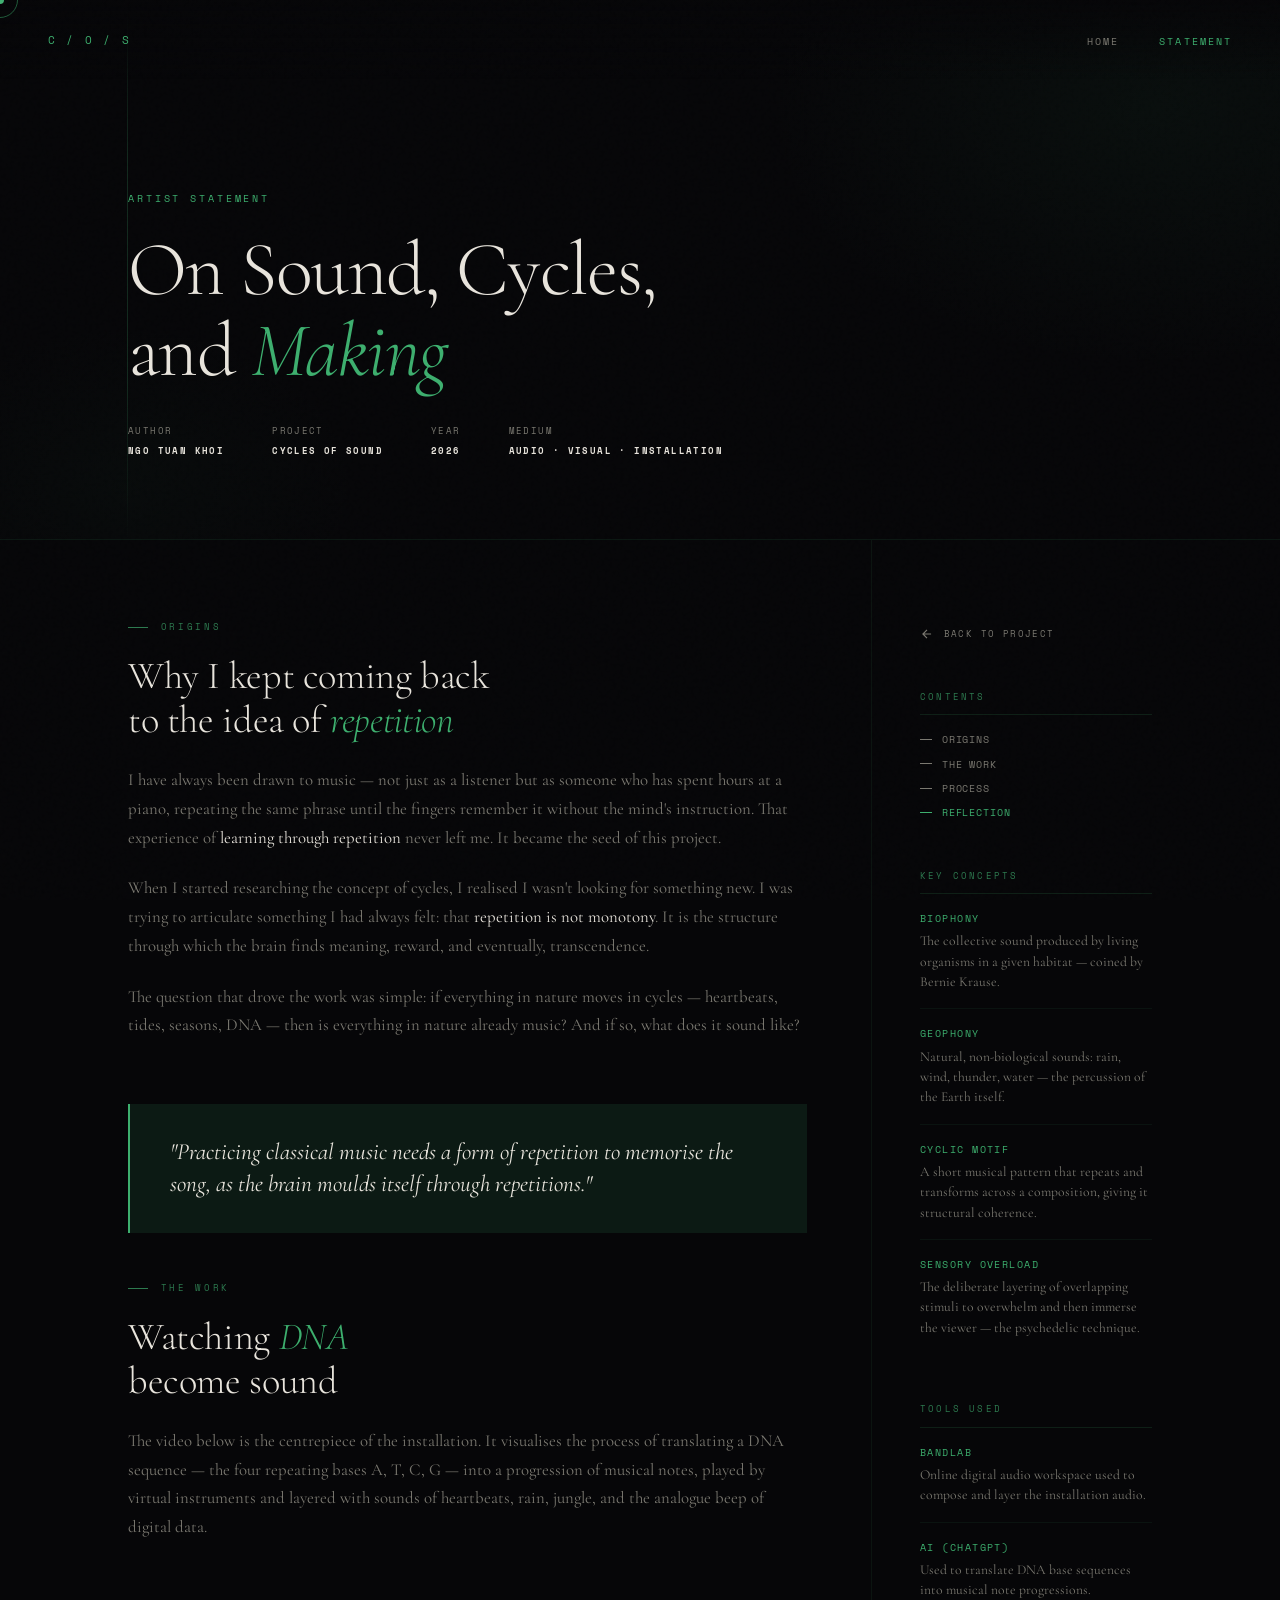
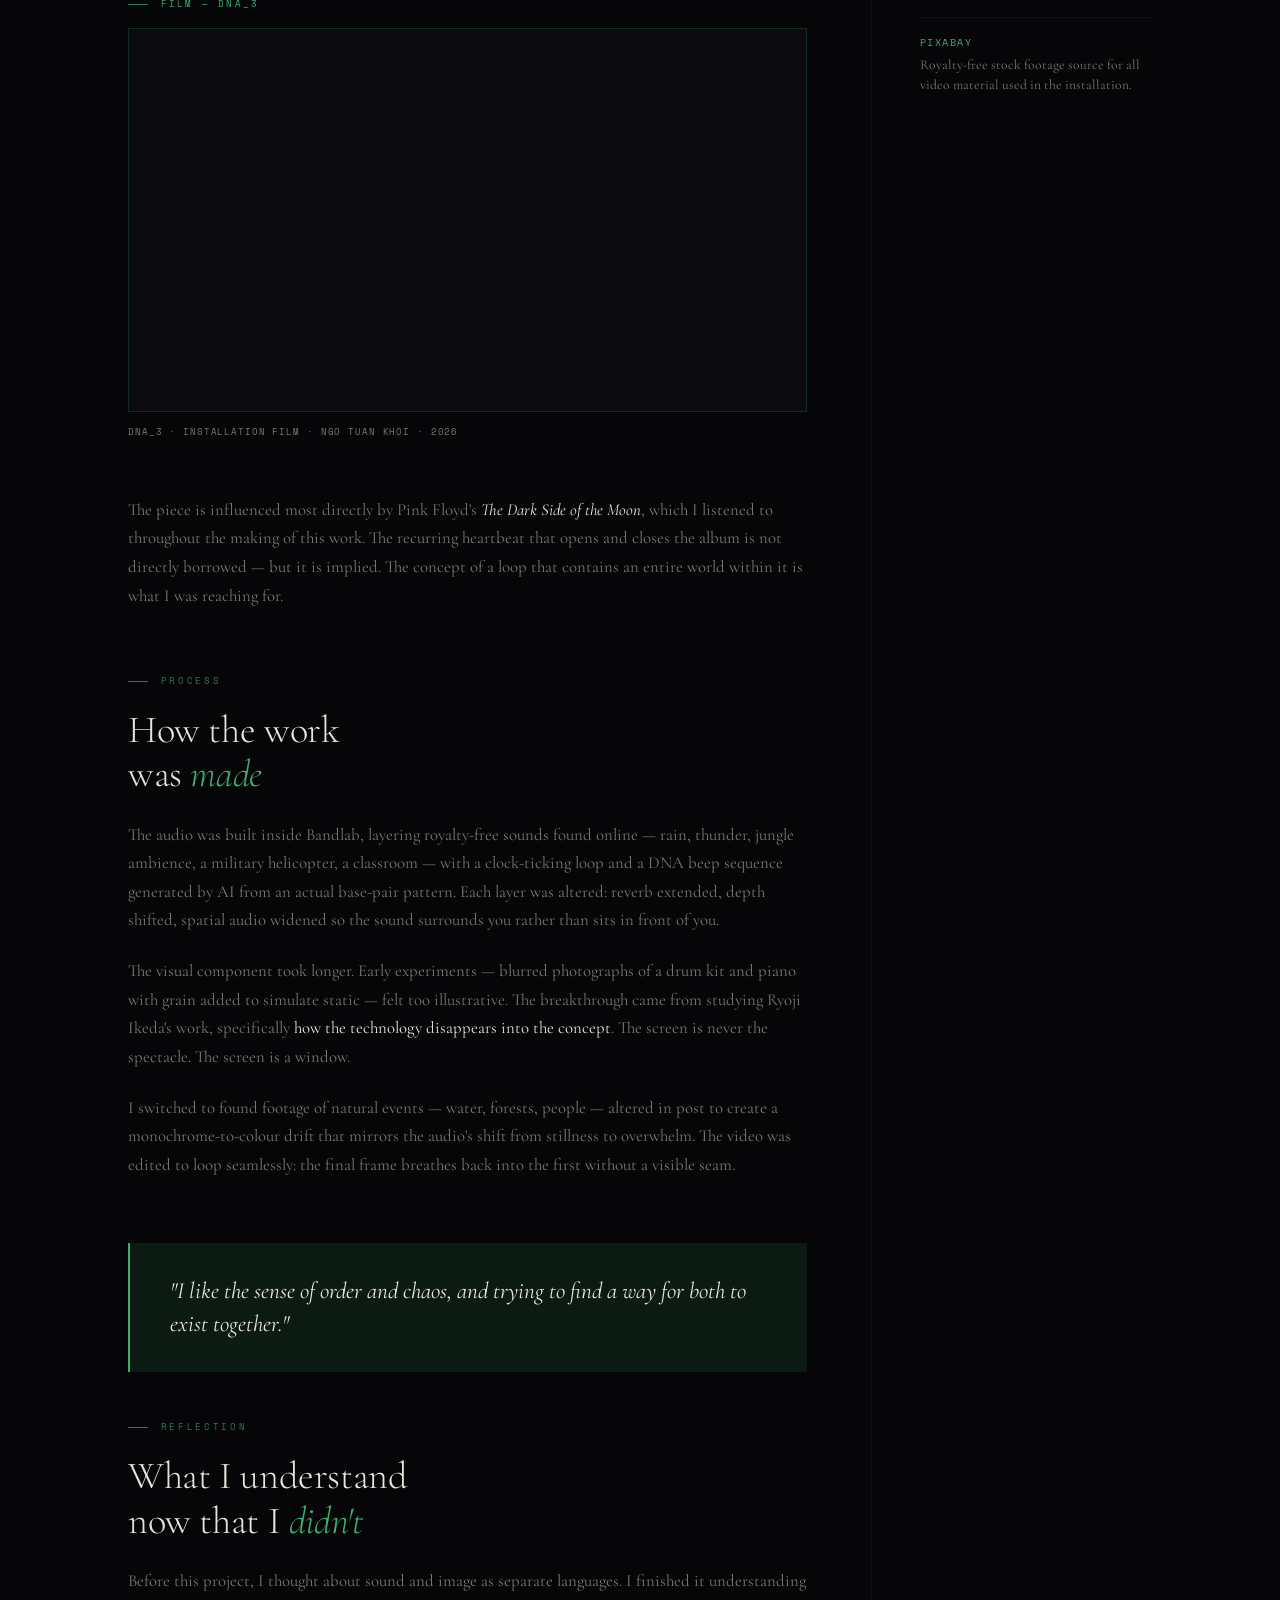
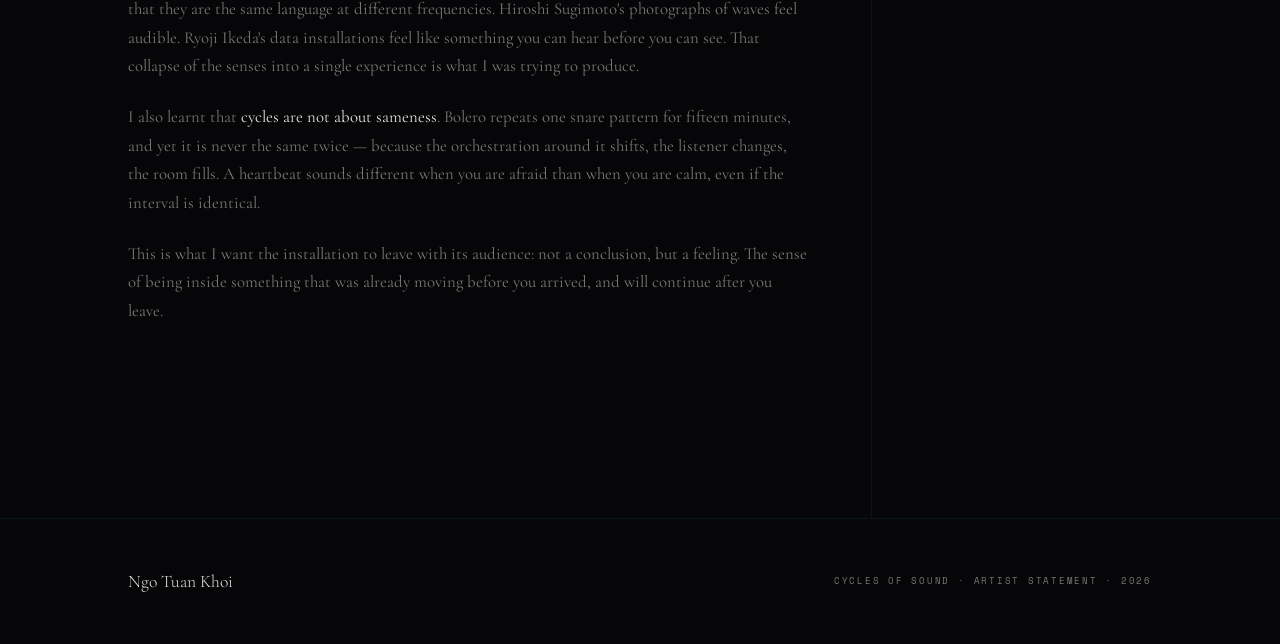
==== commit 65e395d3: "Update statement.html" ====
--- a/statement.html
+++ b/statement.html
@@ -77,24 +77,15 @@
           <div class="video-label">Film — Dna_3</div>
           <div class="video-wrapper" id="videoWrap">
 
-            <!-- PLACEHOLDER — remove this entire block once you add your YouTube ID -->
-            <div class="video-placeholder" id="videoPlaceholder">
-              <div class="ph-icon">
-                <svg viewBox="0 0 24 24" xmlns="http://www.w3.org/2000/svg"><path d="M8 5v14l11-7z"/></svg>
-              </div>
-              <p>Video coming soon</p>
-              <p style="color:var(--muted);font-size:0.5rem;margin-top:0.5rem;">To add your video: upload to YouTube (unlisted),<br>then paste the ID into statement.html</p>
-              <a href="https://youtube.com" target="_blank" rel="noopener">Upload to YouTube →</a>
-            </div>
-
-            <!-- UNCOMMENT THIS and replace YOUR_YOUTUBE_ID_HERE once you have the ID:
+
+            <!-- UNCOMMENT THIS and replace YOUR_YOUTUBE_ID_HERE once you have the ID:   -->
             <iframe
-              src="https://www.youtube.com/embed/YOUR_YOUTUBE_ID_HERE?rel=0&modestbranding=1&color=white"
+              src="https://www.youtube.com/embed/0RQABZN6G24?rel=0&modestbranding=1&color=white"
               title="Cycles of Sound — DNA Film"
               allow="accelerometer; autoplay; clipboard-write; encrypted-media; gyroscope; picture-in-picture"
               allowfullscreen>
             </iframe>
-            -->
+         
 
           </div>
           <div class="video-caption">Dna_3 · Installation film · Ngo Tuan Khoi · 2026</div>
